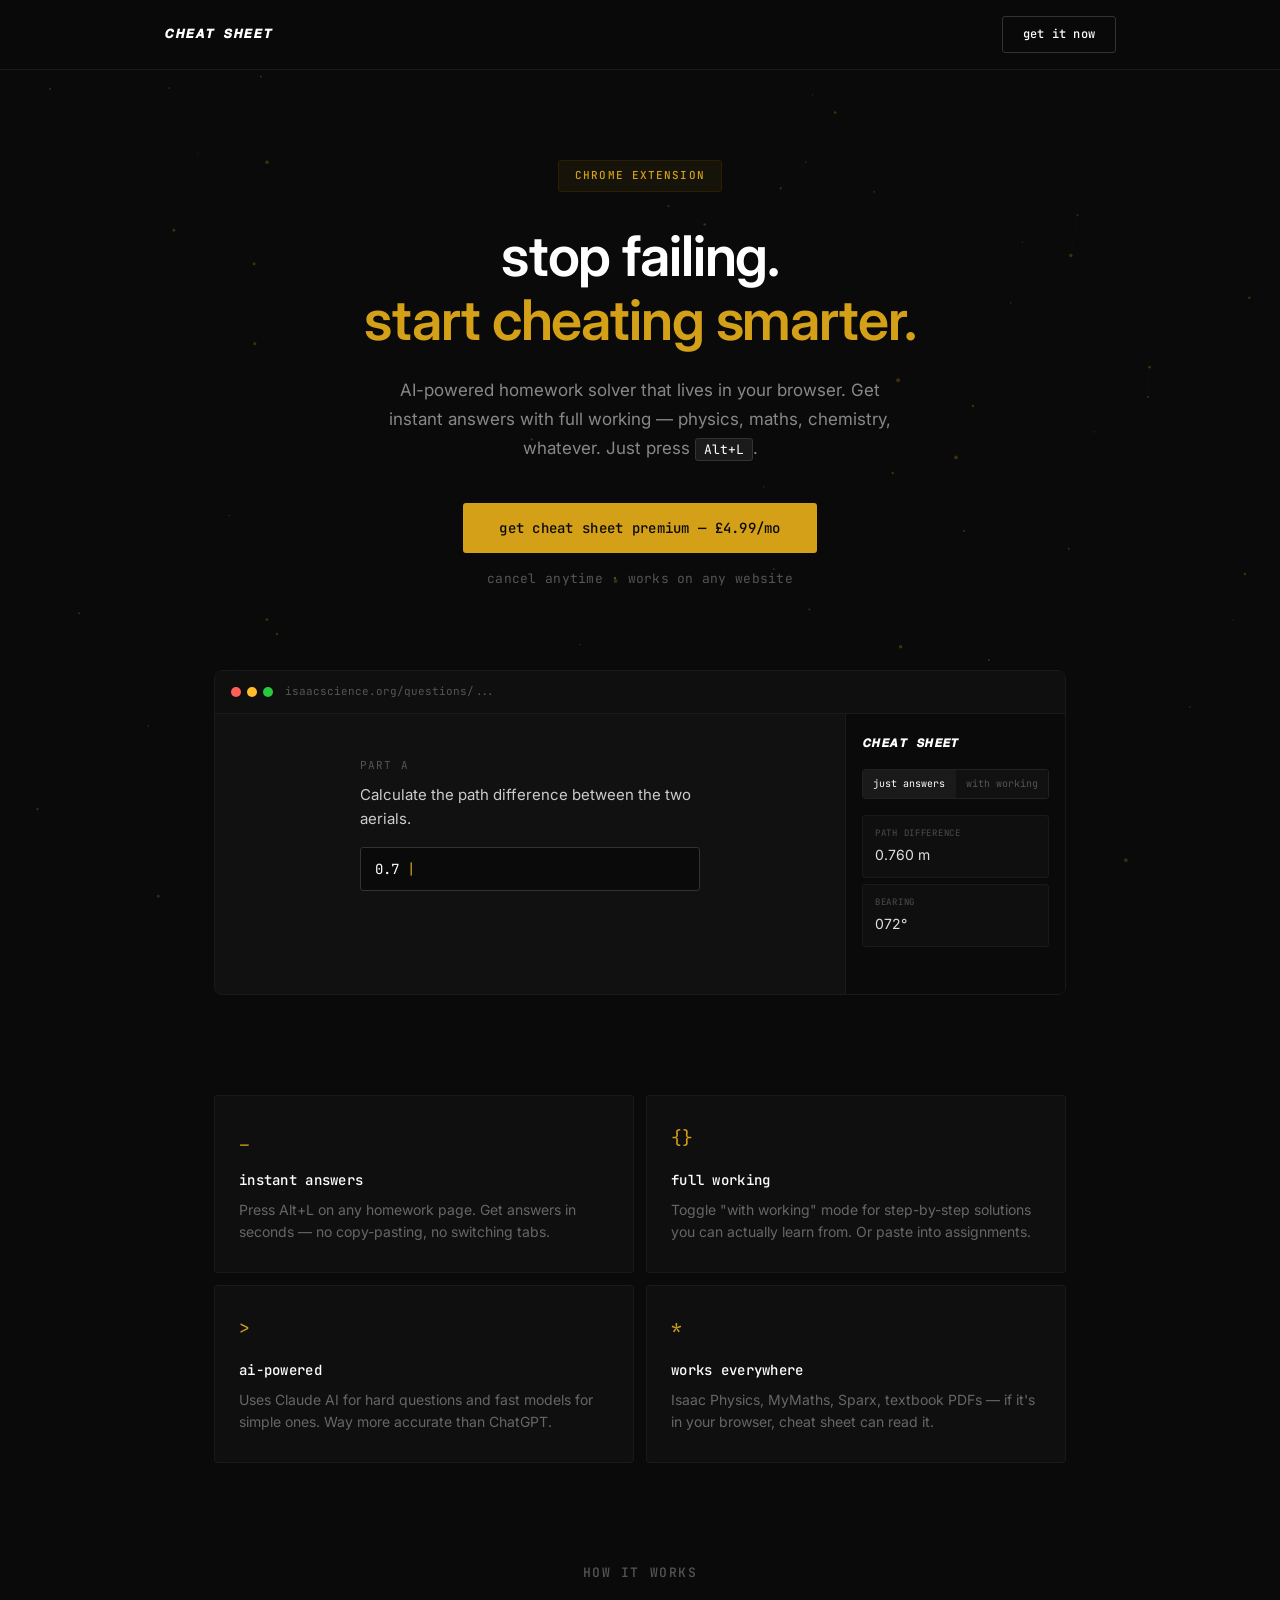
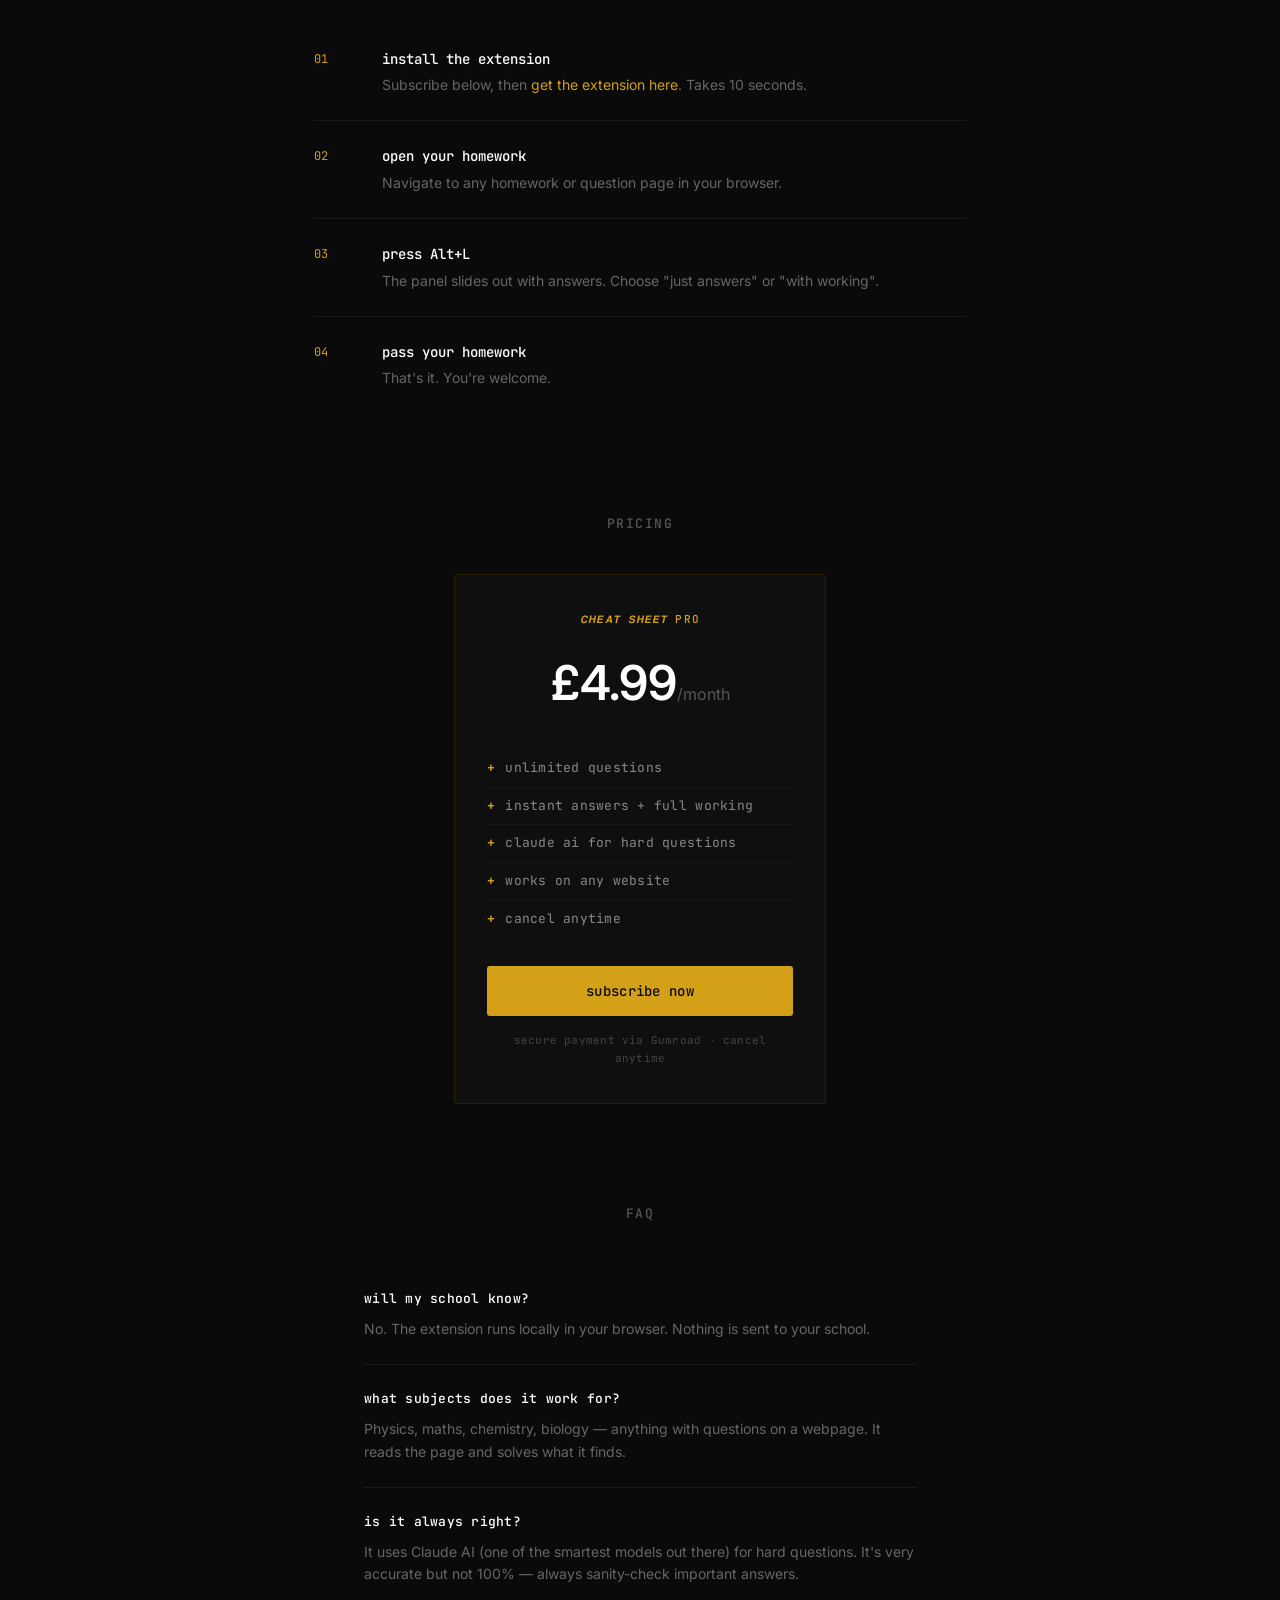
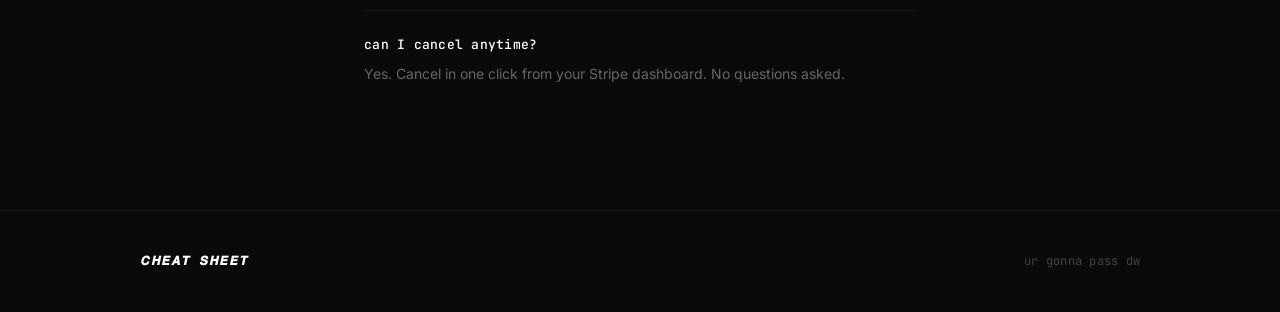
==== index.html @ 89873ac8 "Fix Gumroad link, upgrade link and extension install step Co-Authored-By: Claude Sonnet 4.6 <noreply" ====
<!DOCTYPE html>
<html lang="en">
<head>
  <meta charset="UTF-8">
  <meta name="viewport" content="width=device-width, initial-scale=1.0">
  <title>𝘾𝙃𝙀𝘼𝙏 𝙎𝙃𝙀𝙀𝙏 — ur gonna pass dw</title>
  <link rel="stylesheet" href="style.css">
  <link rel="preconnect" href="https://fonts.googleapis.com">
  <link href="https://fonts.googleapis.com/css2?family=JetBrains+Mono:wght@400;500;600&family=Inter:wght@400;500;600&display=swap" rel="stylesheet">
</head>
<body>

  <!-- Nav -->
  <nav>
    <div class="nav-inner">
      <span class="logo">𝘾𝙃𝙀𝘼𝙏 𝙎𝙃𝙀𝙀𝙏</span>
      <a href="https://maxwhulme.gumroad.com/l/umpzf" class="nav-cta">get it now</a>
    </div>
  </nav>

  <!-- Hero -->
  <section class="hero">
    <canvas id="hero-canvas"></canvas>
    <div class="hero-badge">chrome extension</div>
    <h1>stop failing.<br><span class="accent">start cheating smarter.</span></h1>
    <p class="hero-sub">AI-powered homework solver that lives in your browser. Get instant answers with full working — physics, maths, chemistry, whatever. Just press <kbd>Alt+L</kbd>.</p>
    <a href="https://maxwhulme.gumroad.com/l/umpzf" class="btn-primary">get cheat sheet premium — &pound;4.99/mo</a>
    <p class="hero-note">cancel anytime &middot; works on any website</p>
  </section>

  <!-- Demo -->
  <section class="demo">
    <div class="demo-window">
      <div class="demo-bar">
        <div class="demo-dots">
          <span></span><span></span><span></span>
        </div>
        <span class="demo-url">isaacscience.org/questions/...</span>
      </div>
      <div class="demo-content">
        <div class="demo-page">
          <div class="demo-question">
            <p class="demo-q-label">PART A</p>
            <p class="demo-q-text">Calculate the path difference between the two aerials.</p>
            <div class="demo-input">
              <span class="demo-val" id="typewriter"></span>
              <span class="demo-cursor">|</span>
            </div>
            <div class="demo-correct">Correct!</div>
          </div>
        </div>
        <div class="demo-panel">
          <div class="demo-panel-header">𝘾𝙃𝙀𝘼𝙏 𝙎𝙃𝙀𝙀𝙏</div>
          <div class="demo-panel-toggle">
            <span class="demo-toggle-active">just answers</span>
            <span class="demo-toggle-inactive">with working</span>
          </div>
          <div class="demo-panel-card">
            <p class="demo-card-label">PATH DIFFERENCE</p>
            <p class="demo-card-answer">0.760 m</p>
          </div>
          <div class="demo-panel-card">
            <p class="demo-card-label">BEARING</p>
            <p class="demo-card-answer">072&deg;</p>
          </div>
        </div>
      </div>
    </div>
  </section>

  <!-- Features -->
  <section class="features">
    <div class="features-grid">
      <div class="feature-card">
        <div class="feature-icon">_</div>
        <h3>instant answers</h3>
        <p>Press Alt+L on any homework page. Get answers in seconds — no copy-pasting, no switching tabs.</p>
      </div>
      <div class="feature-card">
        <div class="feature-icon">{}</div>
        <h3>full working</h3>
        <p>Toggle "with working" mode for step-by-step solutions you can actually learn from. Or paste into assignments.</p>
      </div>
      <div class="feature-card">
        <div class="feature-icon">&gt;</div>
        <h3>ai-powered</h3>
        <p>Uses Claude AI for hard questions and fast models for simple ones. Way more accurate than ChatGPT.</p>
      </div>
      <div class="feature-card">
        <div class="feature-icon">*</div>
        <h3>works everywhere</h3>
        <p>Isaac Physics, MyMaths, Sparx, textbook PDFs — if it's in your browser, cheat sheet can read it.</p>
      </div>
    </div>
  </section>

  <!-- How it works -->
  <section class="how">
    <h2>how it works</h2>
    <div class="steps">
      <div class="step">
        <span class="step-num">01</span>
        <h3>install the extension</h3>
        <p>Subscribe below, then <a href="https://maxwhulme.gumroad.com/l/umpzf" style="color:#d4a017">get the extension here</a>. Takes 10 seconds.</p>
      </div>
      <div class="step">
        <span class="step-num">02</span>
        <h3>open your homework</h3>
        <p>Navigate to any homework or question page in your browser.</p>
      </div>
      <div class="step">
        <span class="step-num">03</span>
        <h3>press Alt+L</h3>
        <p>The panel slides out with answers. Choose "just answers" or "with working".</p>
      </div>
      <div class="step">
        <span class="step-num">04</span>
        <h3>pass your homework</h3>
        <p>That's it. You're welcome.</p>
      </div>
    </div>
  </section>

  <!-- Pricing -->
  <section class="pricing" id="pricing">
    <h2>pricing</h2>
    <div class="price-card">
      <div class="price-label">𝘾𝙃𝙀𝘼𝙏 𝙎𝙃𝙀𝙀𝙏 PRO</div>
      <div class="price-amount">&pound;4.99<span class="price-period">/month</span></div>
      <ul class="price-features">
        <li>unlimited questions</li>
        <li>instant answers + full working</li>
        <li>claude ai for hard questions</li>
        <li>works on any website</li>
        <li>cancel anytime</li>
      </ul>
      <a href="https://maxwhulme.gumroad.com/l/umpzf" class="btn-primary btn-full">subscribe now</a>
      <p class="price-note">secure payment via Gumroad &middot; cancel anytime</p>
    </div>
  </section>

  <!-- FAQ -->
  <section class="faq">
    <h2>faq</h2>
    <div class="faq-item">
      <h3>will my school know?</h3>
      <p>No. The extension runs locally in your browser. Nothing is sent to your school.</p>
    </div>
    <div class="faq-item">
      <h3>what subjects does it work for?</h3>
      <p>Physics, maths, chemistry, biology — anything with questions on a webpage. It reads the page and solves what it finds.</p>
    </div>
    <div class="faq-item">
      <h3>is it always right?</h3>
      <p>It uses Claude AI (one of the smartest models out there) for hard questions. It's very accurate but not 100% — always sanity-check important answers.</p>
    </div>
    <div class="faq-item">
      <h3>can I cancel anytime?</h3>
      <p>Yes. Cancel in one click from your Stripe dashboard. No questions asked.</p>
    </div>
  </section>

  <!-- Footer -->
  <footer>
    <div class="footer-inner">
      <span class="logo">𝘾𝙃𝙀𝘼𝙏 𝙎𝙃𝙀𝙀𝙏</span>
      <p class="footer-text">ur gonna pass dw</p>
    </div>
  </footer>

  <script src="script.js"></script>
</body>
</html>
---- style.css ----
/* ─── Reset & Base ──────────────────────────────────────────────────────── */
*, *::before, *::after { box-sizing: border-box; margin: 0; padding: 0; }

body {
  font-family: 'Inter', -apple-system, BlinkMacSystemFont, 'Segoe UI', sans-serif;
  background: #0a0a0a;
  color: #e0e0e0;
  line-height: 1.6;
  -webkit-font-smoothing: antialiased;
}

a { color: inherit; text-decoration: none; }
ul { list-style: none; }

/* ─── Nav ───────────────────────────────────────────────────────────────── */
nav {
  position: fixed;
  top: 0;
  left: 0;
  right: 0;
  z-index: 100;
  background: rgba(10, 10, 10, 0.85);
  backdrop-filter: blur(12px);
  border-bottom: 1px solid #1a1a1a;
}

.nav-inner {
  max-width: 1000px;
  margin: 0 auto;
  padding: 16px 24px;
  display: flex;
  justify-content: space-between;
  align-items: center;
}

.logo {
  font-family: 'JetBrains Mono', monospace;
  font-size: 13px;
  font-weight: 600;
  letter-spacing: 0.12em;
  color: #fff;
}

.nav-cta {
  font-family: 'JetBrains Mono', monospace;
  font-size: 12px;
  font-weight: 500;
  padding: 8px 20px;
  border: 1px solid #333;
  border-radius: 3px;
  color: #fff;
  letter-spacing: 0.02em;
  transition: all 0.15s ease;
}

.nav-cta:hover {
  background: #1a1a1a;
  border-color: #444;
}

/* ─── Hero ──────────────────────────────────────────────────────────────── */
.hero {
  position: relative;
  max-width: 700px;
  margin: 0 auto;
  padding: 160px 24px 80px;
  text-align: center;
}

#hero-canvas {
  position: fixed;
  top: 0;
  left: 0;
  width: 100%;
  height: 100%;
  z-index: -1;
  pointer-events: none;
}

.hero-badge {
  display: inline-block;
  font-family: 'JetBrains Mono', monospace;
  font-size: 11px;
  font-weight: 500;
  letter-spacing: 0.1em;
  text-transform: uppercase;
  color: #d4a017;
  border: 1px solid #2a2000;
  background: rgba(212, 160, 23, 0.06);
  padding: 6px 16px;
  border-radius: 3px;
  margin-bottom: 32px;
}

.hero h1 {
  font-size: clamp(36px, 6vw, 56px);
  font-weight: 600;
  line-height: 1.15;
  color: #fff;
  margin-bottom: 24px;
  letter-spacing: -0.02em;
}

.accent { color: #d4a017; }

.hero-sub {
  font-size: 17px;
  color: #888;
  max-width: 520px;
  margin: 0 auto 40px;
  line-height: 1.7;
}

kbd {
  font-family: 'JetBrains Mono', monospace;
  font-size: 13px;
  background: #1a1a1a;
  border: 1px solid #333;
  border-radius: 3px;
  padding: 2px 8px;
  color: #fff;
}

.btn-primary {
  display: inline-block;
  font-family: 'JetBrains Mono', monospace;
  font-size: 14px;
  font-weight: 500;
  padding: 14px 36px;
  background: #d4a017;
  color: #0a0a0a;
  border: none;
  border-radius: 3px;
  letter-spacing: 0.02em;
  cursor: pointer;
  transition: all 0.15s ease;
}

.btn-primary:hover {
  background: #e8b52a;
}

.btn-full { width: 100%; text-align: center; }

.hero-note {
  font-size: 13px;
  color: #555;
  margin-top: 16px;
  font-family: 'JetBrains Mono', monospace;
  letter-spacing: 0.02em;
}

/* ─── Demo ──────────────────────────────────────────────────────────────── */
.demo {
  max-width: 900px;
  margin: 0 auto;
  padding: 0 24px 100px;
}

.demo-window {
  border: 1px solid #1a1a1a;
  border-radius: 8px;
  overflow: hidden;
  background: #111;
}

.demo-bar {
  display: flex;
  align-items: center;
  gap: 12px;
  padding: 12px 16px;
  background: #0f0f0f;
  border-bottom: 1px solid #1a1a1a;
}

.demo-dots {
  display: flex;
  gap: 6px;
}

.demo-dots span {
  width: 10px;
  height: 10px;
  border-radius: 50%;
  background: #222;
}

.demo-dots span:first-child { background: #ff5f57; }
.demo-dots span:nth-child(2) { background: #ffbd2e; }
.demo-dots span:nth-child(3) { background: #28c840; }

.demo-url {
  font-family: 'JetBrains Mono', monospace;
  font-size: 11px;
  color: #555;
}

.demo-content {
  display: flex;
  min-height: 280px;
}

.demo-page {
  flex: 1;
  padding: 32px;
  display: flex;
  align-items: center;
  justify-content: center;
}

.demo-question {
  max-width: 340px;
}

.demo-q-label {
  font-family: 'JetBrains Mono', monospace;
  font-size: 11px;
  color: #555;
  letter-spacing: 0.1em;
  margin-bottom: 8px;
}

.demo-q-text {
  font-size: 15px;
  color: #ccc;
  margin-bottom: 16px;
}

.demo-input {
  background: #0a0a0a;
  border: 1px solid #333;
  border-radius: 3px;
  padding: 10px 14px;
  font-family: 'JetBrains Mono', monospace;
  font-size: 14px;
  color: #fff;
  margin-bottom: 12px;
  min-height: 40px;
}

.demo-cursor {
  animation: blink 1s infinite;
  color: #d4a017;
}

@keyframes blink {
  0%, 50% { opacity: 1; }
  51%, 100% { opacity: 0; }
}

.demo-correct {
  background: #0d2818;
  border: 1px solid #1a4d2e;
  border-radius: 3px;
  padding: 10px;
  text-align: center;
  font-size: 16px;
  font-weight: 600;
  color: #4ade80;
  opacity: 0;
  transition: opacity 0.3s ease;
}

.demo-correct.show { opacity: 1; }

.demo-panel {
  width: 220px;
  background: #0a0a0a;
  border-left: 1px solid #1a1a1a;
  padding: 20px 16px;
}

.demo-panel-header {
  font-family: 'JetBrains Mono', monospace;
  font-size: 12px;
  font-weight: 600;
  letter-spacing: 0.12em;
  color: #fff;
  margin-bottom: 16px;
}

.demo-panel-toggle {
  display: flex;
  border: 1px solid #222;
  border-radius: 3px;
  overflow: hidden;
  margin-bottom: 16px;
}

.demo-toggle-active,
.demo-toggle-inactive {
  flex: 1;
  font-family: 'JetBrains Mono', monospace;
  font-size: 10px;
  padding: 6px 4px;
  text-align: center;
}

.demo-toggle-active {
  background: #1a1a1a;
  color: #fff;
}

.demo-toggle-inactive {
  background: #111;
  color: #555;
}

.demo-panel-card {
  border: 1px solid #1a1a1a;
  border-radius: 3px;
  padding: 10px 12px;
  margin-bottom: 6px;
  background: #0f0f0f;
}

.demo-card-label {
  font-family: 'JetBrains Mono', monospace;
  font-size: 9px;
  font-weight: 500;
  letter-spacing: 0.08em;
  color: #444;
  margin-bottom: 4px;
}

.demo-card-answer {
  font-size: 14px;
  color: #e0e0e0;
}

/* ─── Features ──────────────────────────────────────────────────────────── */
.features {
  max-width: 900px;
  margin: 0 auto;
  padding: 0 24px 100px;
}

.features-grid {
  display: grid;
  grid-template-columns: repeat(2, 1fr);
  gap: 12px;
}

.feature-card {
  border: 1px solid #1a1a1a;
  border-radius: 3px;
  padding: 28px 24px;
  background: #0f0f0f;
  transition: border-color 0.15s ease;
}

.feature-card:hover {
  border-color: #2a2a2a;
}

.feature-icon {
  font-family: 'JetBrains Mono', monospace;
  font-size: 18px;
  color: #d4a017;
  margin-bottom: 16px;
}

.feature-card h3 {
  font-family: 'JetBrains Mono', monospace;
  font-size: 14px;
  font-weight: 500;
  color: #fff;
  margin-bottom: 8px;
  letter-spacing: 0.02em;
}

.feature-card p {
  font-size: 14px;
  color: #666;
  line-height: 1.6;
}

/* ─── How it works ──────────────────────────────────────────────────────── */
.how {
  max-width: 700px;
  margin: 0 auto;
  padding: 0 24px 100px;
}

.how h2,
.pricing h2,
.faq h2 {
  font-family: 'JetBrains Mono', monospace;
  font-size: 13px;
  font-weight: 500;
  letter-spacing: 0.12em;
  text-transform: uppercase;
  color: #555;
  margin-bottom: 40px;
  text-align: center;
}

.steps {
  display: grid;
  gap: 0;
}

.step {
  padding: 24px 0;
  border-bottom: 1px solid #1a1a1a;
  display: grid;
  grid-template-columns: 48px 1fr;
  grid-template-rows: auto auto;
  column-gap: 20px;
}

.step:last-child { border-bottom: none; }

.step-num {
  font-family: 'JetBrains Mono', monospace;
  font-size: 12px;
  color: #d4a017;
  grid-row: 1 / 3;
  padding-top: 2px;
}

.step h3 {
  font-family: 'JetBrains Mono', monospace;
  font-size: 14px;
  font-weight: 500;
  color: #fff;
  margin-bottom: 4px;
}

.step p {
  font-size: 14px;
  color: #666;
}

/* ─── Pricing ───────────────────────────────────────────────────────────── */
.pricing {
  max-width: 420px;
  margin: 0 auto;
  padding: 0 24px 100px;
}

.price-card {
  border: 1px solid #2a2000;
  border-radius: 3px;
  padding: 36px 32px;
  background: #0f0f0f;
  text-align: center;
}

.price-label {
  font-family: 'JetBrains Mono', monospace;
  font-size: 11px;
  font-weight: 500;
  letter-spacing: 0.1em;
  color: #d4a017;
  margin-bottom: 16px;
}

.price-amount {
  font-size: 48px;
  font-weight: 600;
  color: #fff;
  margin-bottom: 8px;
}

.price-period {
  font-size: 16px;
  font-weight: 400;
  color: #555;
}

.price-features {
  margin: 28px 0;
  text-align: left;
}

.price-features li {
  font-family: 'JetBrains Mono', monospace;
  font-size: 13px;
  color: #888;
  padding: 8px 0;
  border-bottom: 1px solid #1a1a1a;
  letter-spacing: 0.02em;
}

.price-features li::before {
  content: "+";
  color: #d4a017;
  margin-right: 10px;
  font-weight: 600;
}

.price-features li:last-child { border-bottom: none; }

.price-note {
  font-family: 'JetBrains Mono', monospace;
  font-size: 11px;
  color: #444;
  margin-top: 16px;
  letter-spacing: 0.02em;
}

/* ─── FAQ ───────────────────────────────────────────────────────────────── */
.faq {
  max-width: 600px;
  margin: 0 auto;
  padding: 0 24px 100px;
}

.faq-item {
  padding: 24px 0;
  border-bottom: 1px solid #1a1a1a;
}

.faq-item:last-child { border-bottom: none; }

.faq-item h3 {
  font-family: 'JetBrains Mono', monospace;
  font-size: 13px;
  font-weight: 500;
  color: #fff;
  margin-bottom: 8px;
  letter-spacing: 0.02em;
}

.faq-item p {
  font-size: 14px;
  color: #666;
  line-height: 1.6;
}

/* ─── Footer ────────────────────────────────────────────────────────────── */
footer {
  border-top: 1px solid #1a1a1a;
  padding: 40px 24px;
}

.footer-inner {
  max-width: 1000px;
  margin: 0 auto;
  display: flex;
  justify-content: space-between;
  align-items: center;
}

.footer-text {
  font-family: 'JetBrains Mono', monospace;
  font-size: 12px;
  color: #444;
  letter-spacing: 0.02em;
}

/* ─── Responsive ────────────────────────────────────────────────────────── */
@media (max-width: 640px) {
  .features-grid { grid-template-columns: 1fr; }
  .demo-content { flex-direction: column; }
  .demo-panel {
    width: 100%;
    border-left: none;
    border-top: 1px solid #1a1a1a;
  }
  .hero { padding-top: 120px; }
}
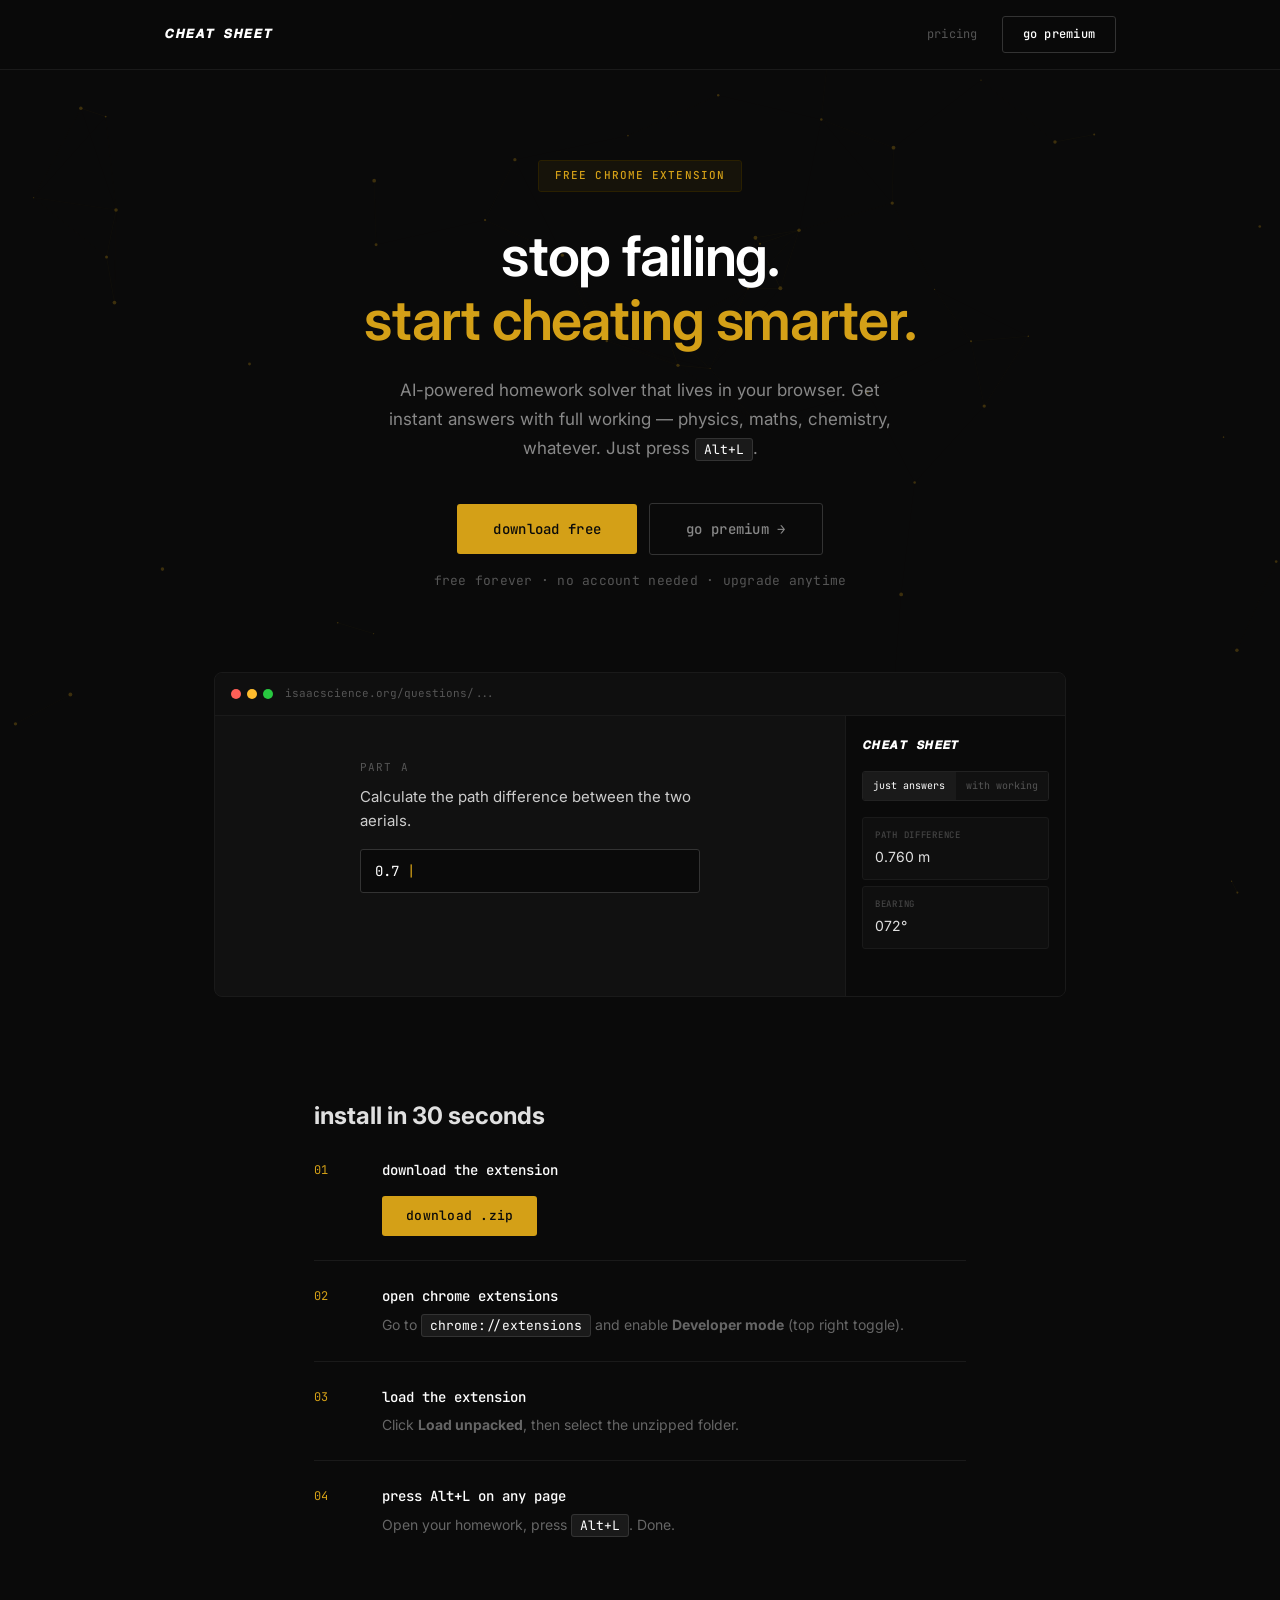
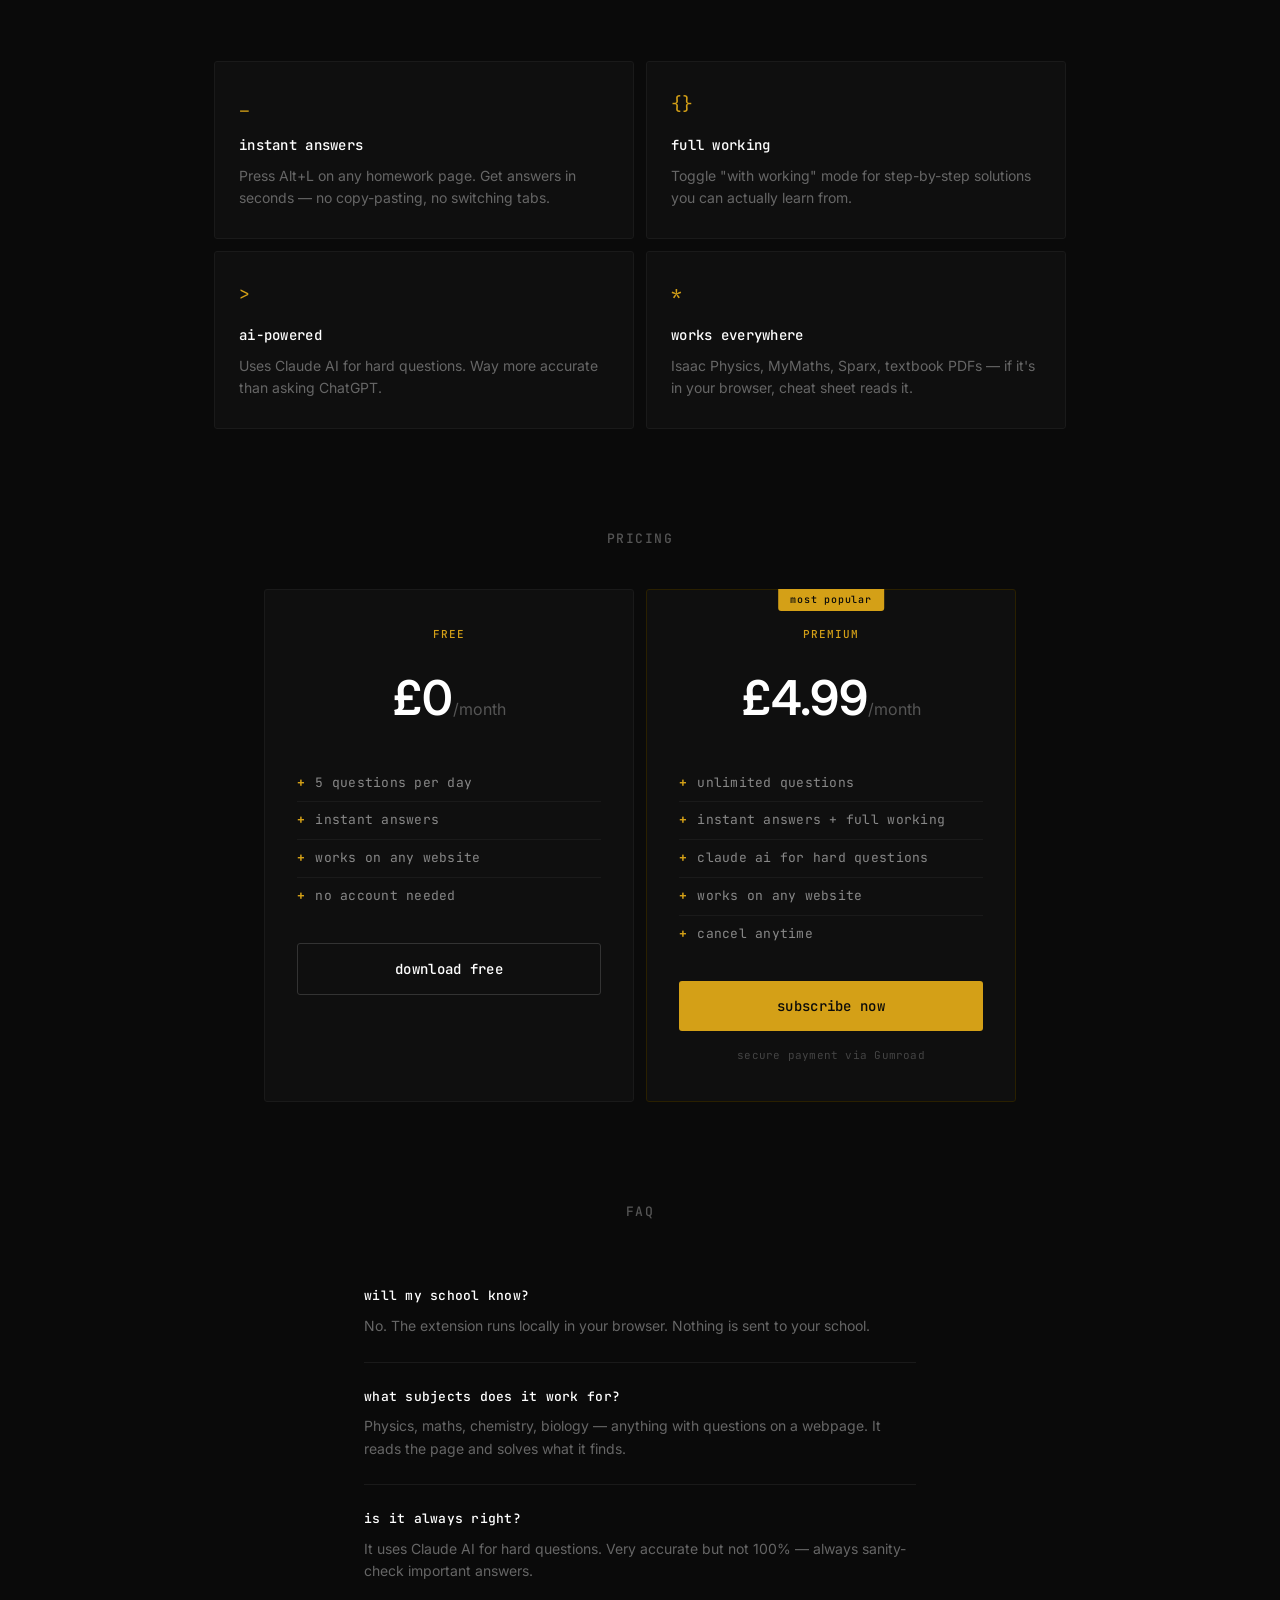
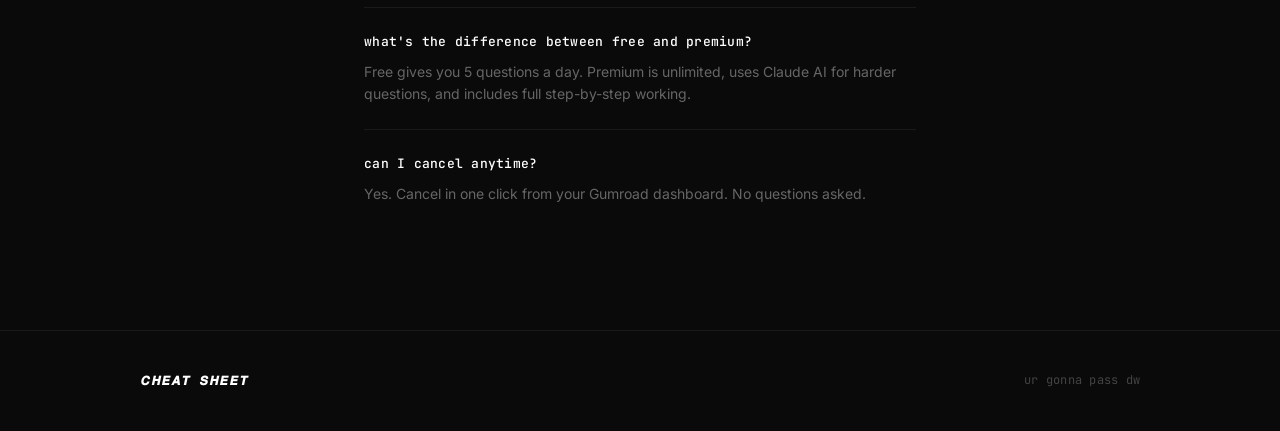
==== commit 9a636a6e: "Add free tier, install steps, two-column pricing, download button Co-Authored-By: Claude Sonnet 4.6 " ====
--- a/index.html
+++ b/index.html
@@ -14,18 +14,24 @@
   <nav>
     <div class="nav-inner">
       <span class="logo">𝘾𝙃𝙀𝘼𝙏 𝙎𝙃𝙀𝙀𝙏</span>
-      <a href="https://maxwhulme.gumroad.com/l/umpzf" class="nav-cta">get it now</a>
+      <div class="nav-links">
+        <a href="#pricing" class="nav-link">pricing</a>
+        <a href="https://maxwhulme.gumroad.com/l/umpzf" class="nav-cta" target="_blank">go premium</a>
+      </div>
     </div>
   </nav>
 
   <!-- Hero -->
   <section class="hero">
     <canvas id="hero-canvas"></canvas>
-    <div class="hero-badge">chrome extension</div>
+    <div class="hero-badge">free chrome extension</div>
     <h1>stop failing.<br><span class="accent">start cheating smarter.</span></h1>
     <p class="hero-sub">AI-powered homework solver that lives in your browser. Get instant answers with full working — physics, maths, chemistry, whatever. Just press <kbd>Alt+L</kbd>.</p>
-    <a href="https://maxwhulme.gumroad.com/l/umpzf" class="btn-primary">get cheat sheet premium — &pound;4.99/mo</a>
-    <p class="hero-note">cancel anytime &middot; works on any website</p>
+    <div class="hero-ctas">
+      <a href="#install" class="btn-primary">download free</a>
+      <a href="https://maxwhulme.gumroad.com/l/umpzf" class="btn-secondary" target="_blank">go premium &rarr;</a>
+    </div>
+    <p class="hero-note">free forever &middot; no account needed &middot; upgrade anytime</p>
   </section>
 
   <!-- Demo -->
@@ -68,6 +74,43 @@
     </div>
   </section>
 
+  <!-- Install -->
+  <section class="install" id="install">
+    <h2>install in 30 seconds</h2>
+    <div class="install-steps">
+      <div class="install-step">
+        <span class="step-num">01</span>
+        <div>
+          <h3>download the extension</h3>
+          <a href="https://github.com/MH-787b/CHEATSHEET/raw/main/learning-mode-extension.zip" class="btn-download" download>
+            download .zip
+          </a>
+        </div>
+      </div>
+      <div class="install-step">
+        <span class="step-num">02</span>
+        <div>
+          <h3>open chrome extensions</h3>
+          <p>Go to <kbd>chrome://extensions</kbd> and enable <strong>Developer mode</strong> (top right toggle).</p>
+        </div>
+      </div>
+      <div class="install-step">
+        <span class="step-num">03</span>
+        <div>
+          <h3>load the extension</h3>
+          <p>Click <strong>Load unpacked</strong>, then select the unzipped folder.</p>
+        </div>
+      </div>
+      <div class="install-step">
+        <span class="step-num">04</span>
+        <div>
+          <h3>press Alt+L on any page</h3>
+          <p>Open your homework, press <kbd>Alt+L</kbd>. Done.</p>
+        </div>
+      </div>
+    </div>
+  </section>
+
   <!-- Features -->
   <section class="features">
     <div class="features-grid">
@@ -79,44 +122,17 @@
       <div class="feature-card">
         <div class="feature-icon">{}</div>
         <h3>full working</h3>
-        <p>Toggle "with working" mode for step-by-step solutions you can actually learn from. Or paste into assignments.</p>
+        <p>Toggle "with working" mode for step-by-step solutions you can actually learn from.</p>
       </div>
       <div class="feature-card">
         <div class="feature-icon">&gt;</div>
         <h3>ai-powered</h3>
-        <p>Uses Claude AI for hard questions and fast models for simple ones. Way more accurate than ChatGPT.</p>
+        <p>Uses Claude AI for hard questions. Way more accurate than asking ChatGPT.</p>
       </div>
       <div class="feature-card">
         <div class="feature-icon">*</div>
         <h3>works everywhere</h3>
-        <p>Isaac Physics, MyMaths, Sparx, textbook PDFs — if it's in your browser, cheat sheet can read it.</p>
-      </div>
-    </div>
-  </section>
-
-  <!-- How it works -->
-  <section class="how">
-    <h2>how it works</h2>
-    <div class="steps">
-      <div class="step">
-        <span class="step-num">01</span>
-        <h3>install the extension</h3>
-        <p>Subscribe below, then <a href="https://maxwhulme.gumroad.com/l/umpzf" style="color:#d4a017">get the extension here</a>. Takes 10 seconds.</p>
-      </div>
-      <div class="step">
-        <span class="step-num">02</span>
-        <h3>open your homework</h3>
-        <p>Navigate to any homework or question page in your browser.</p>
-      </div>
-      <div class="step">
-        <span class="step-num">03</span>
-        <h3>press Alt+L</h3>
-        <p>The panel slides out with answers. Choose "just answers" or "with working".</p>
-      </div>
-      <div class="step">
-        <span class="step-num">04</span>
-        <h3>pass your homework</h3>
-        <p>That's it. You're welcome.</p>
+        <p>Isaac Physics, MyMaths, Sparx, textbook PDFs — if it's in your browser, cheat sheet reads it.</p>
       </div>
     </div>
   </section>
@@ -124,18 +140,35 @@
   <!-- Pricing -->
   <section class="pricing" id="pricing">
     <h2>pricing</h2>
-    <div class="price-card">
-      <div class="price-label">𝘾𝙃𝙀𝘼𝙏 𝙎𝙃𝙀𝙀𝙏 PRO</div>
-      <div class="price-amount">&pound;4.99<span class="price-period">/month</span></div>
-      <ul class="price-features">
-        <li>unlimited questions</li>
-        <li>instant answers + full working</li>
-        <li>claude ai for hard questions</li>
-        <li>works on any website</li>
-        <li>cancel anytime</li>
-      </ul>
-      <a href="https://maxwhulme.gumroad.com/l/umpzf" class="btn-primary btn-full">subscribe now</a>
-      <p class="price-note">secure payment via Gumroad &middot; cancel anytime</p>
+    <div class="pricing-grid">
+
+      <div class="price-card">
+        <div class="price-label">FREE</div>
+        <div class="price-amount">£0<span class="price-period">/month</span></div>
+        <ul class="price-features">
+          <li>5 questions per day</li>
+          <li>instant answers</li>
+          <li>works on any website</li>
+          <li>no account needed</li>
+        </ul>
+        <a href="https://github.com/MH-787b/CHEATSHEET/raw/main/learning-mode-extension.zip" class="btn-outline btn-full" download>download free</a>
+      </div>
+
+      <div class="price-card price-card-featured">
+        <div class="price-badge">most popular</div>
+        <div class="price-label">PREMIUM</div>
+        <div class="price-amount">&pound;4.99<span class="price-period">/month</span></div>
+        <ul class="price-features">
+          <li>unlimited questions</li>
+          <li>instant answers + full working</li>
+          <li>claude ai for hard questions</li>
+          <li>works on any website</li>
+          <li>cancel anytime</li>
+        </ul>
+        <a href="https://maxwhulme.gumroad.com/l/umpzf" class="btn-primary btn-full" target="_blank">subscribe now</a>
+        <p class="price-note">secure payment via Gumroad</p>
+      </div>
+
     </div>
   </section>
 
@@ -152,11 +185,15 @@
     </div>
     <div class="faq-item">
       <h3>is it always right?</h3>
-      <p>It uses Claude AI (one of the smartest models out there) for hard questions. It's very accurate but not 100% — always sanity-check important answers.</p>
+      <p>It uses Claude AI for hard questions. Very accurate but not 100% — always sanity-check important answers.</p>
+    </div>
+    <div class="faq-item">
+      <h3>what's the difference between free and premium?</h3>
+      <p>Free gives you 5 questions a day. Premium is unlimited, uses Claude AI for harder questions, and includes full step-by-step working.</p>
     </div>
     <div class="faq-item">
       <h3>can I cancel anytime?</h3>
-      <p>Yes. Cancel in one click from your Stripe dashboard. No questions asked.</p>
+      <p>Yes. Cancel in one click from your Gumroad dashboard. No questions asked.</p>
     </div>
   </section>
 
--- a/style.css
+++ b/style.css
@@ -41,6 +41,22 @@
   color: #fff;
 }
 
+.nav-links {
+  display: flex;
+  align-items: center;
+  gap: 24px;
+}
+
+.nav-link {
+  font-family: 'JetBrains Mono', monospace;
+  font-size: 12px;
+  color: #555;
+  letter-spacing: 0.02em;
+  transition: color 0.15s ease;
+}
+
+.nav-link:hover { color: #fff; }
+
 .nav-cta {
   font-family: 'JetBrains Mono', monospace;
   font-size: 12px;
@@ -121,6 +137,15 @@
   color: #fff;
 }
 
+.hero-ctas {
+  display: flex;
+  gap: 12px;
+  justify-content: center;
+  align-items: center;
+  flex-wrap: wrap;
+  margin-bottom: 0;
+}
+
 .btn-primary {
   display: inline-block;
   font-family: 'JetBrains Mono', monospace;
@@ -136,9 +161,57 @@
   transition: all 0.15s ease;
 }
 
-.btn-primary:hover {
-  background: #e8b52a;
-}
+.btn-primary:hover { background: #e8b52a; }
+
+.btn-secondary {
+  display: inline-block;
+  font-family: 'JetBrains Mono', monospace;
+  font-size: 14px;
+  font-weight: 500;
+  padding: 14px 36px;
+  background: transparent;
+  color: #888;
+  border: 1px solid #333;
+  border-radius: 3px;
+  letter-spacing: 0.02em;
+  cursor: pointer;
+  transition: all 0.15s ease;
+}
+
+.btn-secondary:hover { border-color: #555; color: #fff; }
+
+.btn-outline {
+  display: inline-block;
+  font-family: 'JetBrains Mono', monospace;
+  font-size: 14px;
+  font-weight: 500;
+  padding: 14px 36px;
+  background: transparent;
+  color: #fff;
+  border: 1px solid #333;
+  border-radius: 3px;
+  letter-spacing: 0.02em;
+  cursor: pointer;
+  transition: all 0.15s ease;
+}
+
+.btn-outline:hover { border-color: #555; background: #1a1a1a; }
+
+.btn-download {
+  display: inline-block;
+  font-family: 'JetBrains Mono', monospace;
+  font-size: 13px;
+  font-weight: 500;
+  padding: 10px 24px;
+  background: #d4a017;
+  color: #0a0a0a;
+  border-radius: 3px;
+  letter-spacing: 0.02em;
+  margin-top: 8px;
+  transition: all 0.15s ease;
+}
+
+.btn-download:hover { background: #e8b52a; }
 
 .btn-full { width: 100%; text-align: center; }
 
@@ -432,19 +505,81 @@
   color: #666;
 }
 
+/* ─── Install ───────────────────────────────────────────────────────────── */
+.install {
+  max-width: 700px;
+  margin: 0 auto;
+  padding: 0 24px 100px;
+}
+
+.install-steps {
+  display: grid;
+  gap: 0;
+}
+
+.install-step {
+  padding: 24px 0;
+  border-bottom: 1px solid #1a1a1a;
+  display: grid;
+  grid-template-columns: 48px 1fr;
+  column-gap: 20px;
+  align-items: start;
+}
+
+.install-step:last-child { border-bottom: none; }
+
+.install-step h3 {
+  font-family: 'JetBrains Mono', monospace;
+  font-size: 14px;
+  font-weight: 500;
+  color: #fff;
+  margin-bottom: 6px;
+}
+
+.install-step p {
+  font-size: 14px;
+  color: #666;
+}
+
 /* ─── Pricing ───────────────────────────────────────────────────────────── */
 .pricing {
-  max-width: 420px;
+  max-width: 800px;
   margin: 0 auto;
   padding: 0 24px 100px;
 }
 
+.pricing-grid {
+  display: grid;
+  grid-template-columns: 1fr 1fr;
+  gap: 12px;
+}
+
 .price-card {
-  border: 1px solid #2a2000;
+  border: 1px solid #1a1a1a;
   border-radius: 3px;
   padding: 36px 32px;
   background: #0f0f0f;
   text-align: center;
+  position: relative;
+}
+
+.price-card-featured {
+  border-color: #2a2000;
+}
+
+.price-badge {
+  position: absolute;
+  top: -1px;
+  left: 50%;
+  transform: translateX(-50%);
+  font-family: 'JetBrains Mono', monospace;
+  font-size: 10px;
+  font-weight: 500;
+  letter-spacing: 0.08em;
+  color: #0a0a0a;
+  background: #d4a017;
+  padding: 3px 12px;
+  border-radius: 0 0 3px 3px;
 }
 
 .price-label {
@@ -553,6 +688,7 @@
 /* ─── Responsive ────────────────────────────────────────────────────────── */
 @media (max-width: 640px) {
   .features-grid { grid-template-columns: 1fr; }
+  .pricing-grid { grid-template-columns: 1fr; }
   .demo-content { flex-direction: column; }
   .demo-panel {
     width: 100%;
@@ -560,4 +696,6 @@
     border-top: 1px solid #1a1a1a;
   }
   .hero { padding-top: 120px; }
-}
+  .hero-ctas { flex-direction: column; align-items: stretch; }
+  .hero-ctas a { text-align: center; }
+}
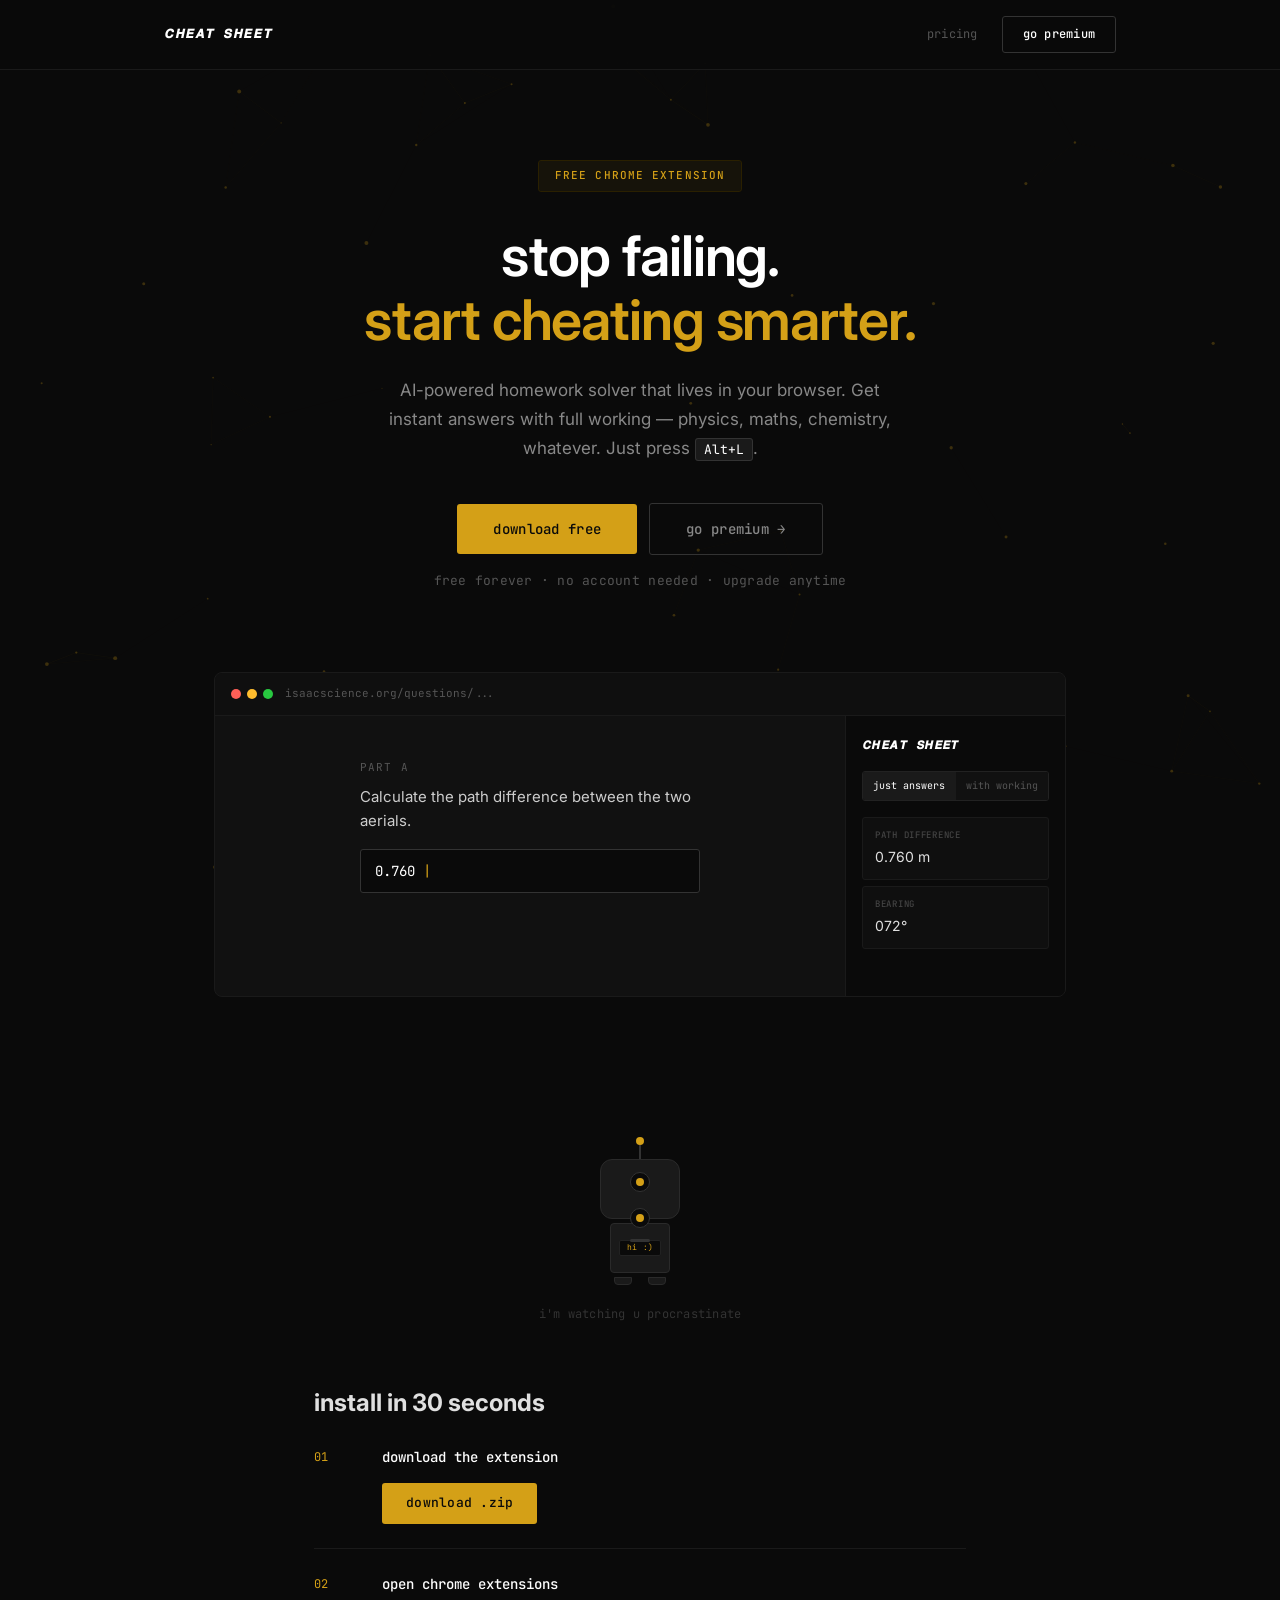
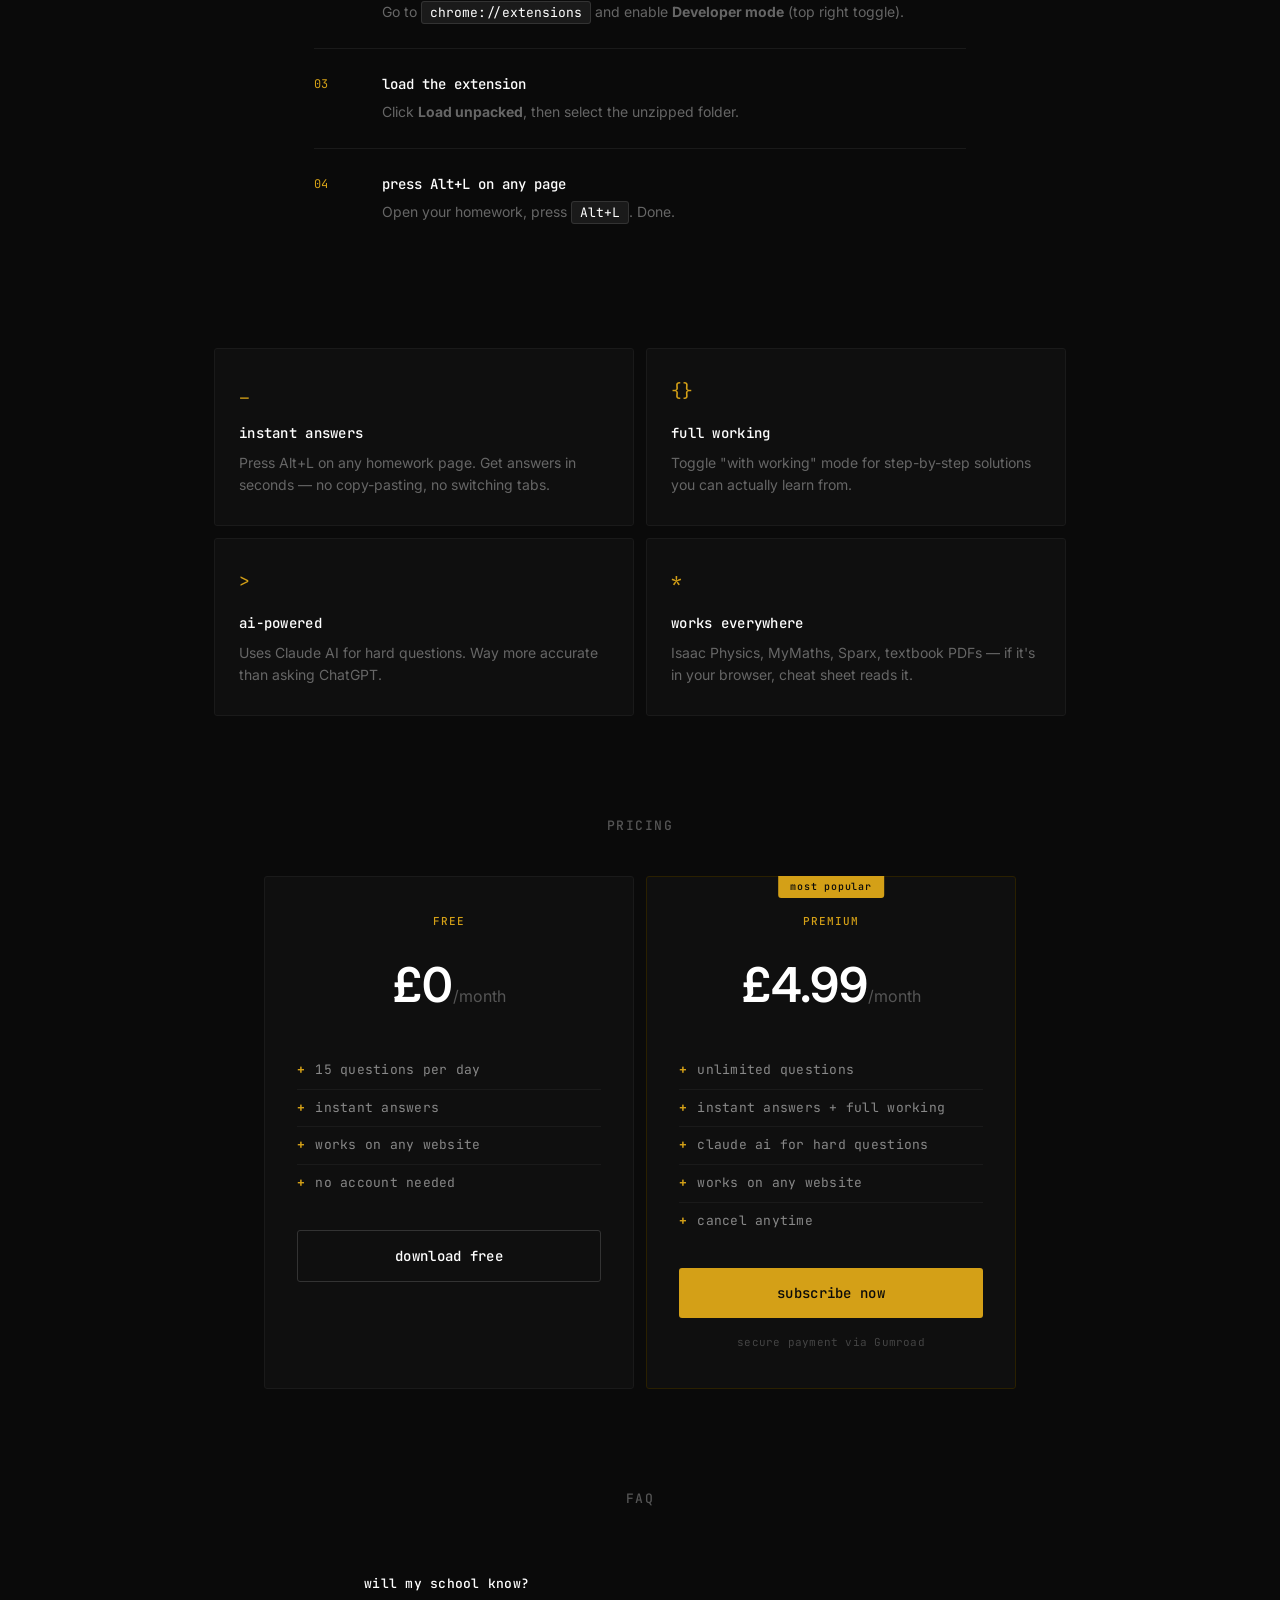
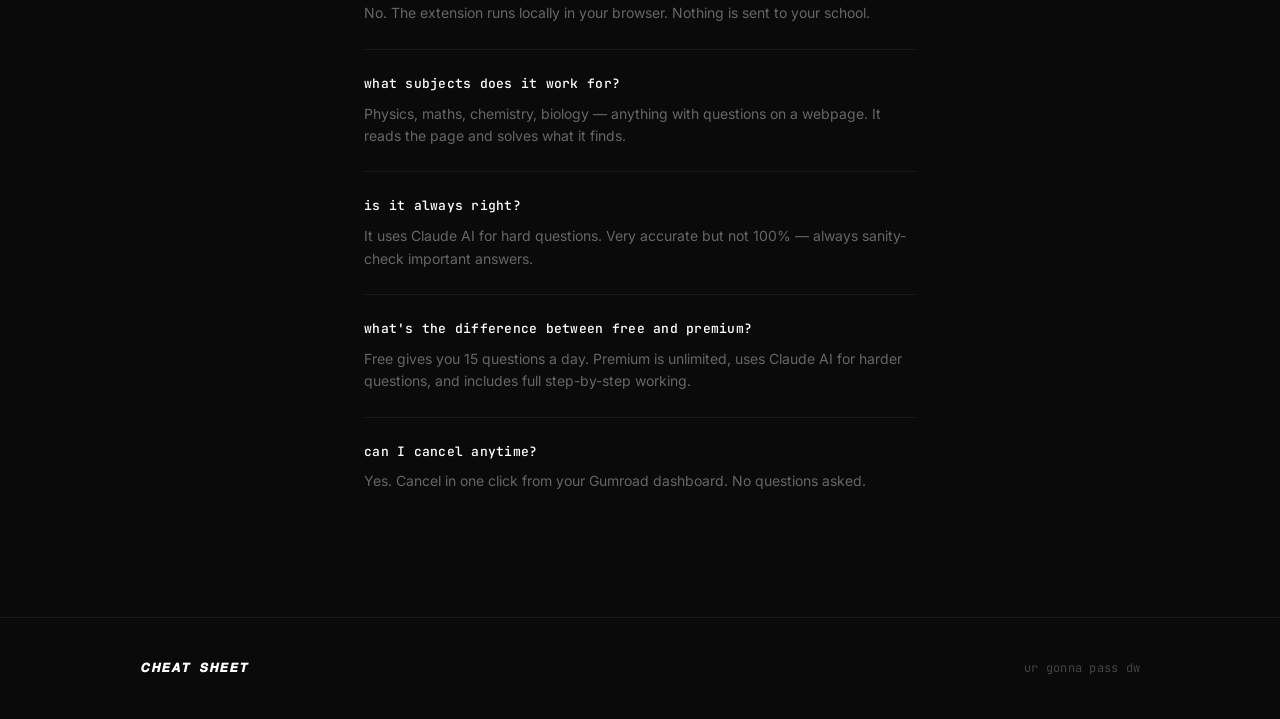
==== commit 492c3243: "Add robot mascot with eye tracking between demo and install sections Co-Authored-By: Claude Opus 4.6" ====
--- a/index.html
+++ b/index.html
@@ -74,6 +74,35 @@
     </div>
   </section>
 
+  <!-- Robot -->
+  <section class="robot-section">
+    <div class="robot" id="robot">
+      <div class="robot-antenna">
+        <div class="robot-antenna-ball"></div>
+        <div class="robot-antenna-stick"></div>
+      </div>
+      <div class="robot-head">
+        <div class="robot-eye robot-eye-left">
+          <div class="robot-pupil" id="pupil-left"></div>
+        </div>
+        <div class="robot-eye robot-eye-right">
+          <div class="robot-pupil" id="pupil-right"></div>
+        </div>
+        <div class="robot-mouth"></div>
+      </div>
+      <div class="robot-body">
+        <div class="robot-screen">
+          <span class="robot-text" id="robot-status">hi :)</span>
+        </div>
+      </div>
+      <div class="robot-feet">
+        <div class="robot-foot"></div>
+        <div class="robot-foot"></div>
+      </div>
+    </div>
+    <p class="robot-caption">i'm watching u procrastinate</p>
+  </section>
+
   <!-- Install -->
   <section class="install" id="install">
     <h2>install in 30 seconds</h2>
@@ -146,7 +175,7 @@
         <div class="price-label">FREE</div>
         <div class="price-amount">£0<span class="price-period">/month</span></div>
         <ul class="price-features">
-          <li>5 questions per day</li>
+          <li>15 questions per day</li>
           <li>instant answers</li>
           <li>works on any website</li>
           <li>no account needed</li>
@@ -189,7 +218,7 @@
     </div>
     <div class="faq-item">
       <h3>what's the difference between free and premium?</h3>
-      <p>Free gives you 5 questions a day. Premium is unlimited, uses Claude AI for harder questions, and includes full step-by-step working.</p>
+      <p>Free gives you 15 questions a day. Premium is unlimited, uses Claude AI for harder questions, and includes full step-by-step working.</p>
     </div>
     <div class="faq-item">
       <h3>can I cancel anytime?</h3>
--- a/style.css
+++ b/style.css
@@ -503,6 +503,162 @@
 .step p {
   font-size: 14px;
   color: #666;
+}
+
+/* ─── Robot ─────────────────────────────────────────────────────────────── */
+.robot-section {
+  display: flex;
+  flex-direction: column;
+  align-items: center;
+  padding: 40px 24px 60px;
+}
+
+.robot {
+  position: relative;
+  display: flex;
+  flex-direction: column;
+  align-items: center;
+  animation: robot-float 3s ease-in-out infinite;
+}
+
+@keyframes robot-float {
+  0%, 100% { transform: translateY(0); }
+  50% { transform: translateY(-8px); }
+}
+
+.robot-antenna {
+  display: flex;
+  flex-direction: column;
+  align-items: center;
+}
+
+.robot-antenna-ball {
+  width: 8px;
+  height: 8px;
+  border-radius: 50%;
+  background: #d4a017;
+  animation: antenna-glow 2s ease-in-out infinite;
+}
+
+@keyframes antenna-glow {
+  0%, 100% { box-shadow: 0 0 4px rgba(212, 160, 23, 0.3); }
+  50% { box-shadow: 0 0 12px rgba(212, 160, 23, 0.8); }
+}
+
+.robot-antenna-stick {
+  width: 2px;
+  height: 14px;
+  background: #333;
+}
+
+.robot-head {
+  width: 80px;
+  height: 60px;
+  background: #1a1a1a;
+  border: 1px solid #2a2a2a;
+  border-radius: 12px;
+  display: flex;
+  flex-wrap: wrap;
+  justify-content: center;
+  align-items: center;
+  gap: 16px;
+  padding: 12px 12px 6px;
+  position: relative;
+}
+
+.robot-eye {
+  width: 20px;
+  height: 20px;
+  background: #0a0a0a;
+  border-radius: 50%;
+  border: 1px solid #333;
+  display: flex;
+  align-items: center;
+  justify-content: center;
+  overflow: hidden;
+  position: relative;
+}
+
+.robot-pupil {
+  width: 8px;
+  height: 8px;
+  background: #d4a017;
+  border-radius: 50%;
+  transition: transform 0.1s ease-out;
+}
+
+.robot-mouth {
+  width: 20px;
+  height: 3px;
+  background: #333;
+  border-radius: 2px;
+  margin-top: -6px;
+  transition: all 0.3s ease;
+}
+
+.robot:hover .robot-mouth {
+  width: 14px;
+  height: 8px;
+  border-radius: 0 0 7px 7px;
+  background: #d4a017;
+}
+
+.robot-body {
+  width: 60px;
+  height: 50px;
+  background: #1a1a1a;
+  border: 1px solid #2a2a2a;
+  border-radius: 4px;
+  margin-top: 4px;
+  display: flex;
+  align-items: center;
+  justify-content: center;
+}
+
+.robot-screen {
+  width: 42px;
+  height: 16px;
+  background: #0a0a0a;
+  border: 1px solid #222;
+  border-radius: 2px;
+  display: flex;
+  align-items: center;
+  justify-content: center;
+  overflow: hidden;
+}
+
+.robot-text {
+  font-family: 'JetBrains Mono', monospace;
+  font-size: 8px;
+  color: #d4a017;
+  letter-spacing: 0.05em;
+}
+
+.robot-feet {
+  display: flex;
+  gap: 16px;
+  margin-top: 4px;
+}
+
+.robot-foot {
+  width: 18px;
+  height: 8px;
+  background: #1a1a1a;
+  border: 1px solid #2a2a2a;
+  border-radius: 0 0 4px 4px;
+}
+
+.robot-caption {
+  font-family: 'JetBrains Mono', monospace;
+  font-size: 12px;
+  color: #333;
+  margin-top: 20px;
+  letter-spacing: 0.02em;
+  transition: color 0.3s ease;
+}
+
+.robot-section:hover .robot-caption {
+  color: #555;
 }
 
 /* ─── Install ───────────────────────────────────────────────────────────── */
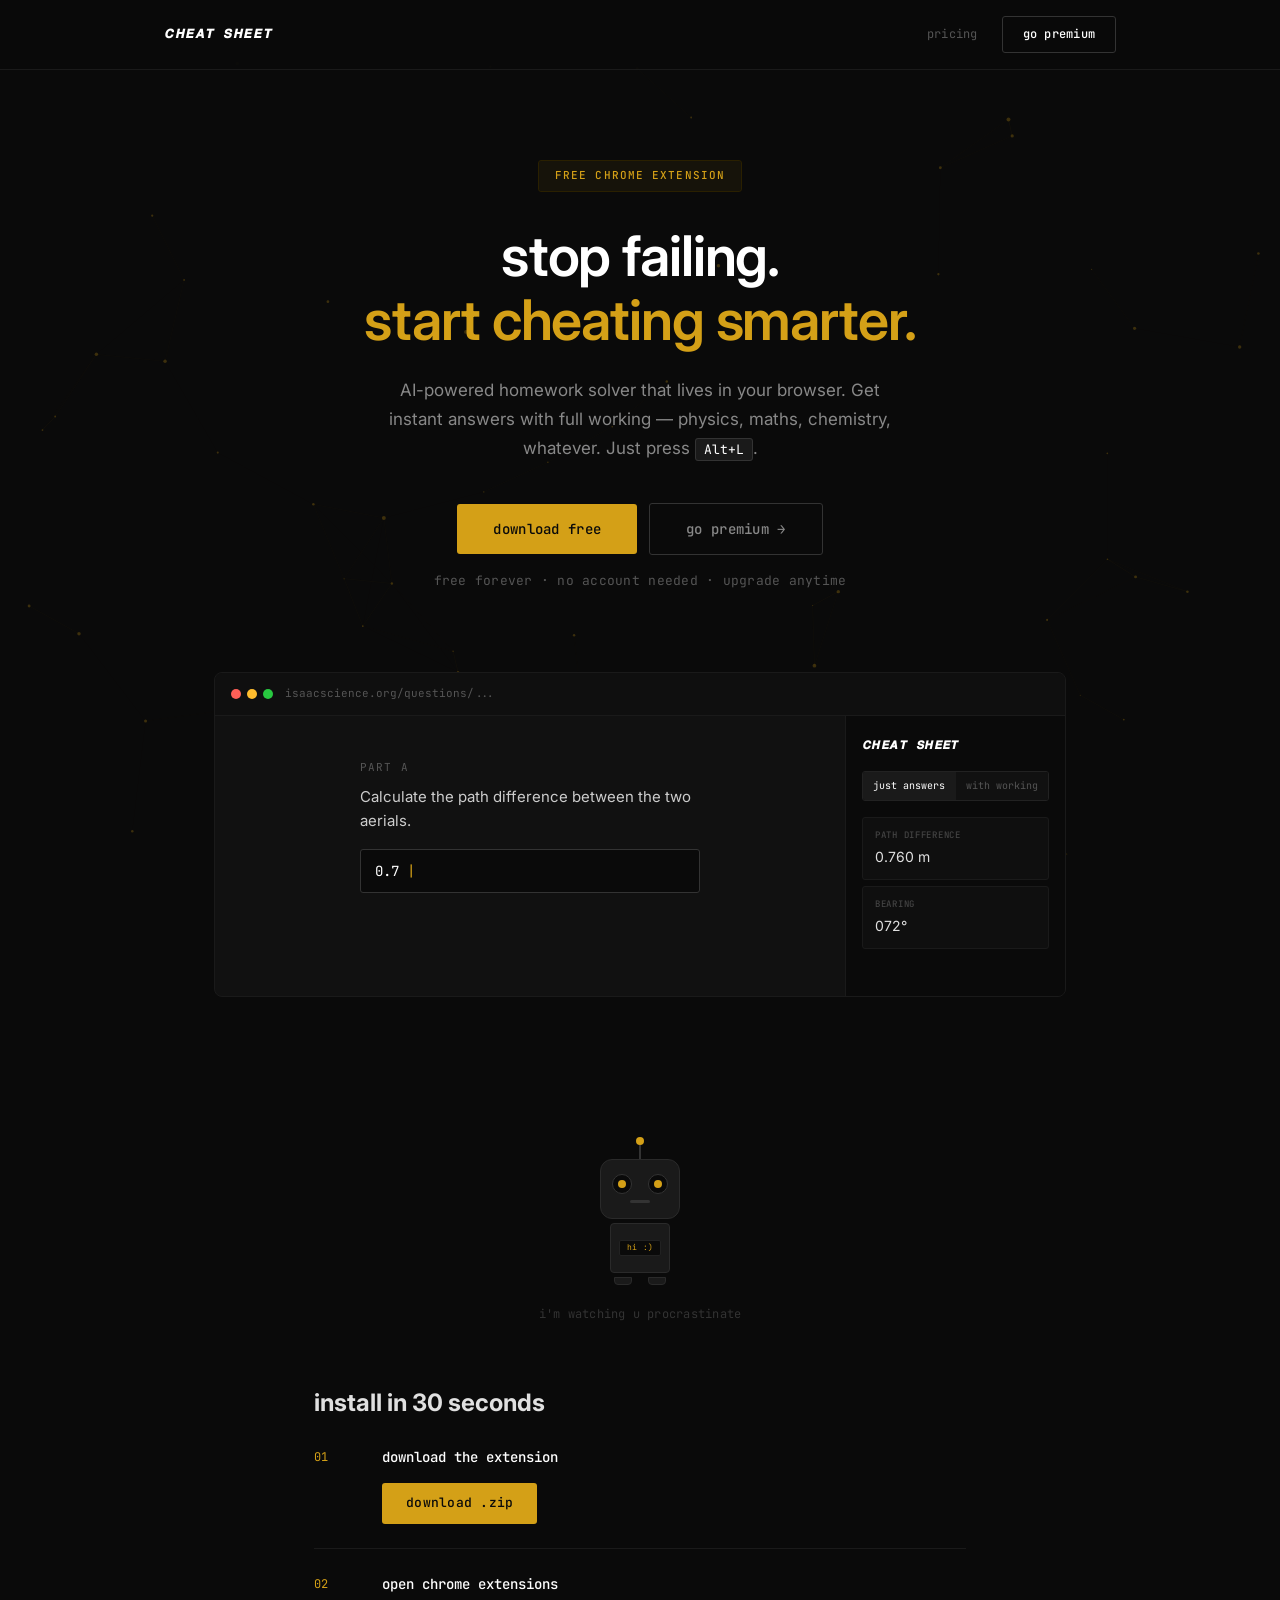
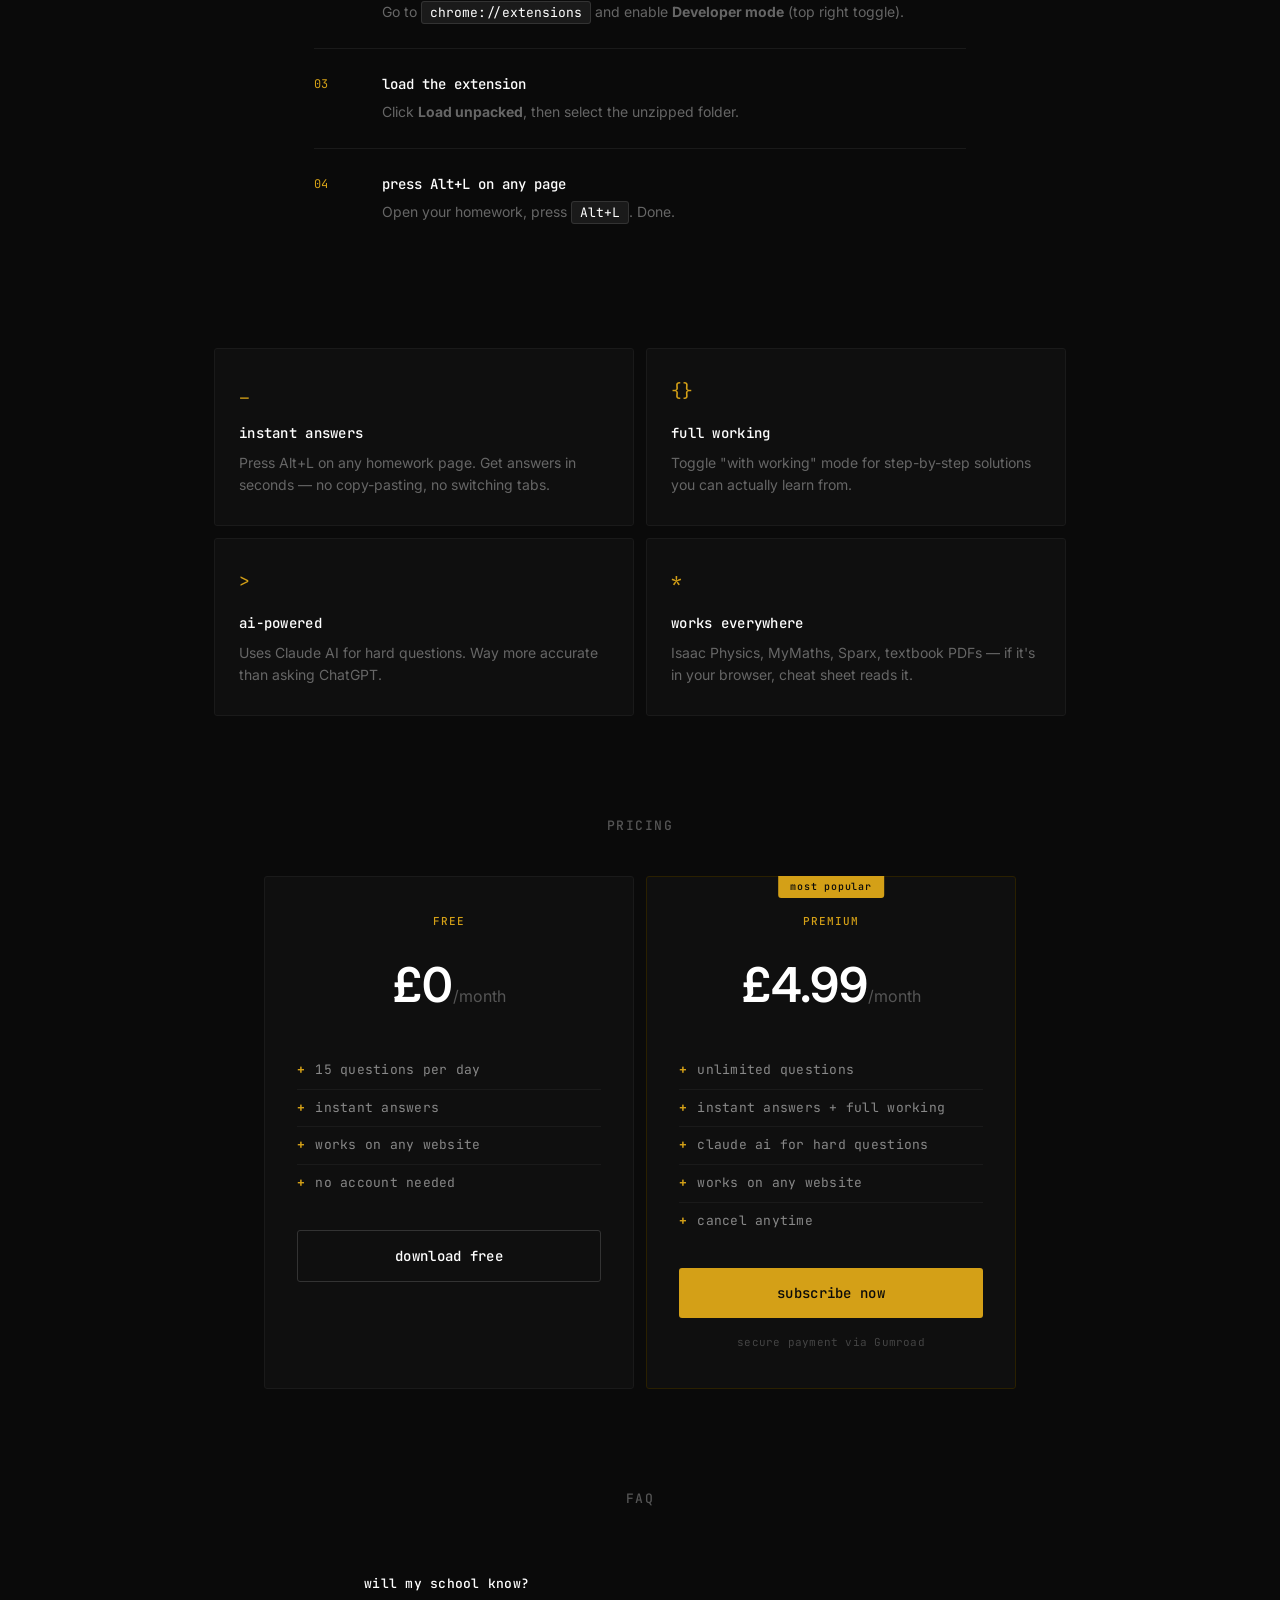
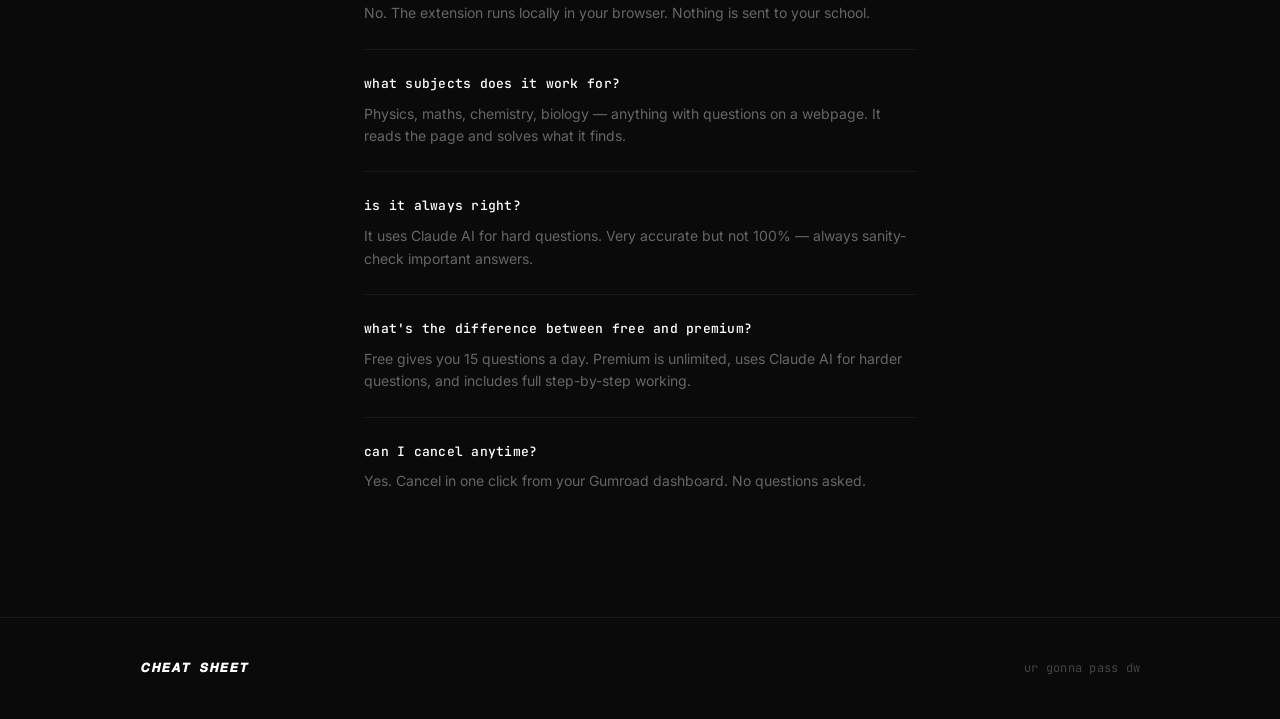
==== commit 6dcb94d9: "Fix robot eye layout and add eyes wrapper for proper side-by-side alignment Co-Authored-By: Claude O" ====
--- a/index.html
+++ b/index.html
@@ -82,11 +82,13 @@
         <div class="robot-antenna-stick"></div>
       </div>
       <div class="robot-head">
-        <div class="robot-eye robot-eye-left">
-          <div class="robot-pupil" id="pupil-left"></div>
-        </div>
-        <div class="robot-eye robot-eye-right">
-          <div class="robot-pupil" id="pupil-right"></div>
+        <div class="robot-eyes">
+          <div class="robot-eye">
+            <div class="robot-pupil" id="pupil-left"></div>
+          </div>
+          <div class="robot-eye">
+            <div class="robot-pupil" id="pupil-right"></div>
+          </div>
         </div>
         <div class="robot-mouth"></div>
       </div>
--- a/style.css
+++ b/style.css
@@ -558,12 +558,18 @@
   border: 1px solid #2a2a2a;
   border-radius: 12px;
   display: flex;
-  flex-wrap: wrap;
+  flex-direction: column;
+  align-items: center;
   justify-content: center;
-  align-items: center;
+  gap: 6px;
+  padding: 8px;
+  position: relative;
+}
+
+.robot-eyes {
+  display: flex;
   gap: 16px;
-  padding: 12px 12px 6px;
-  position: relative;
+  align-items: center;
 }
 
 .robot-eye {
@@ -592,7 +598,6 @@
   height: 3px;
   background: #333;
   border-radius: 2px;
-  margin-top: -6px;
   transition: all 0.3s ease;
 }
 
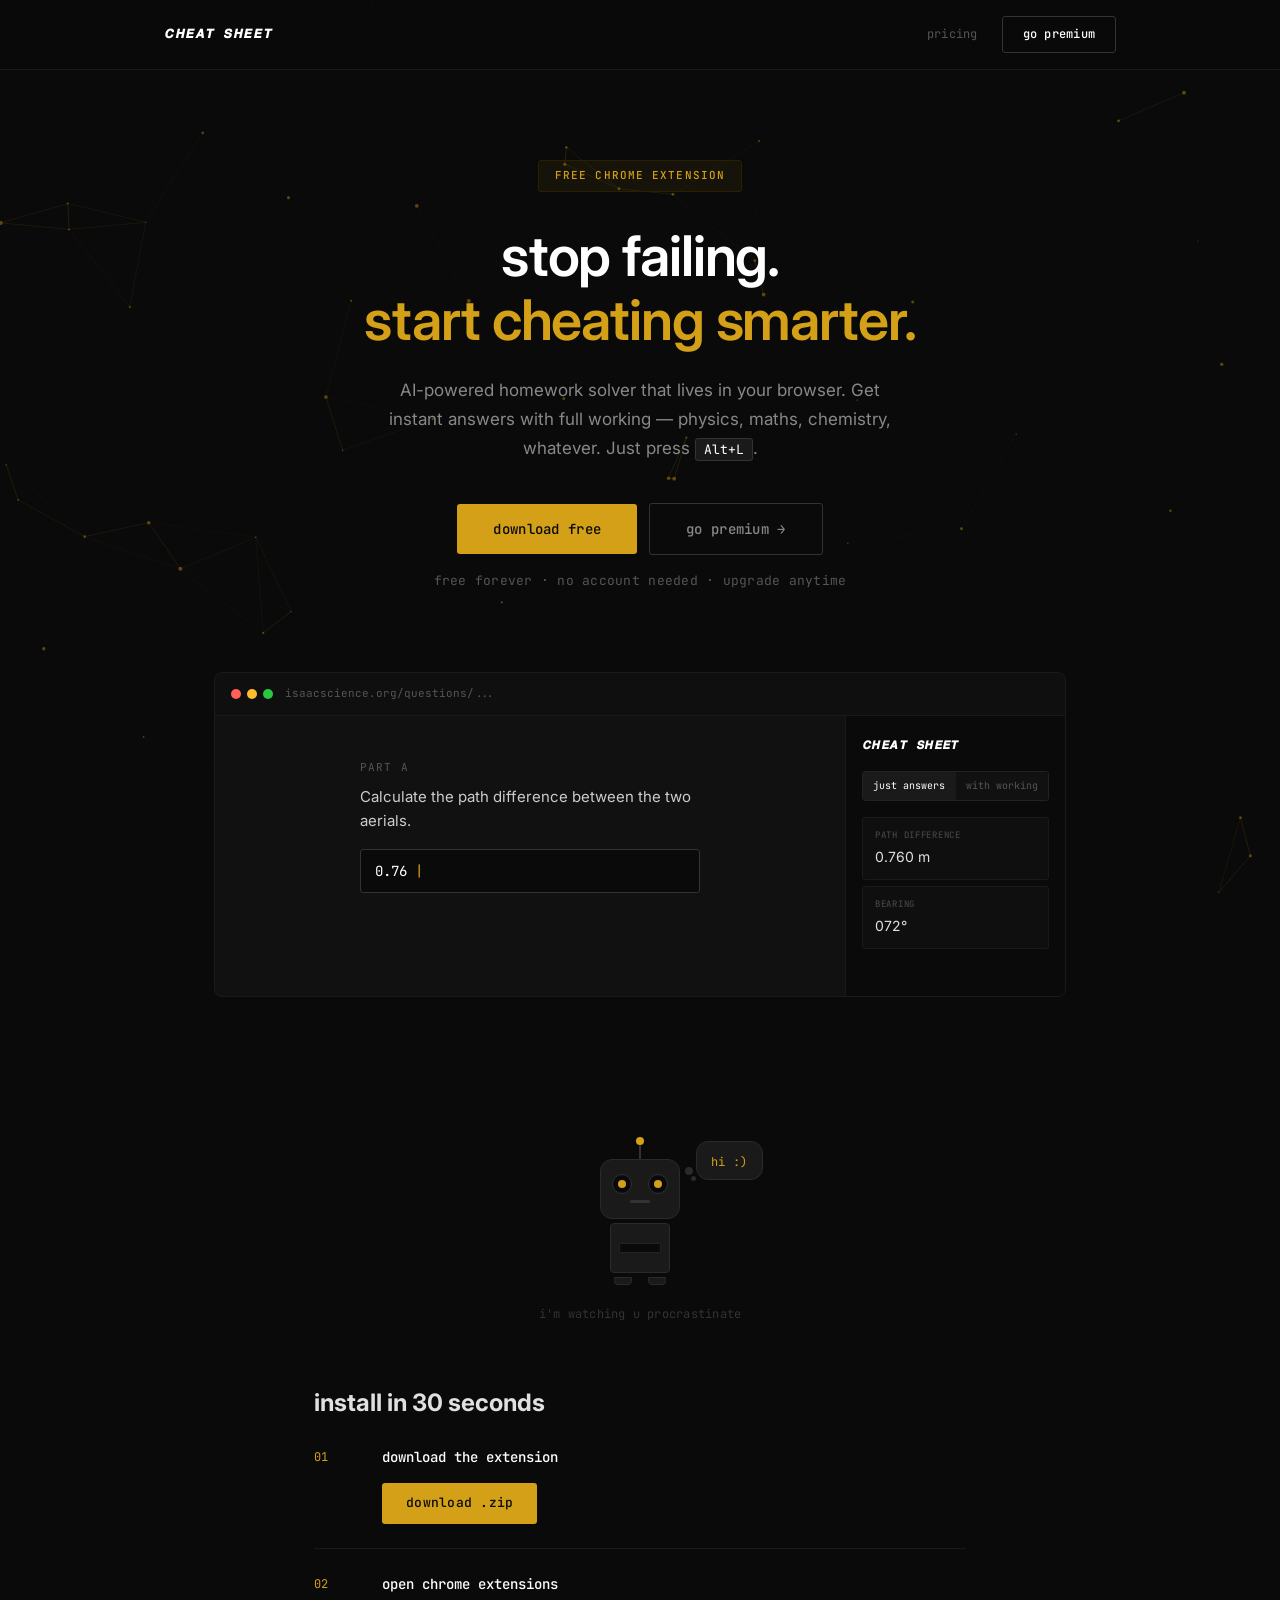
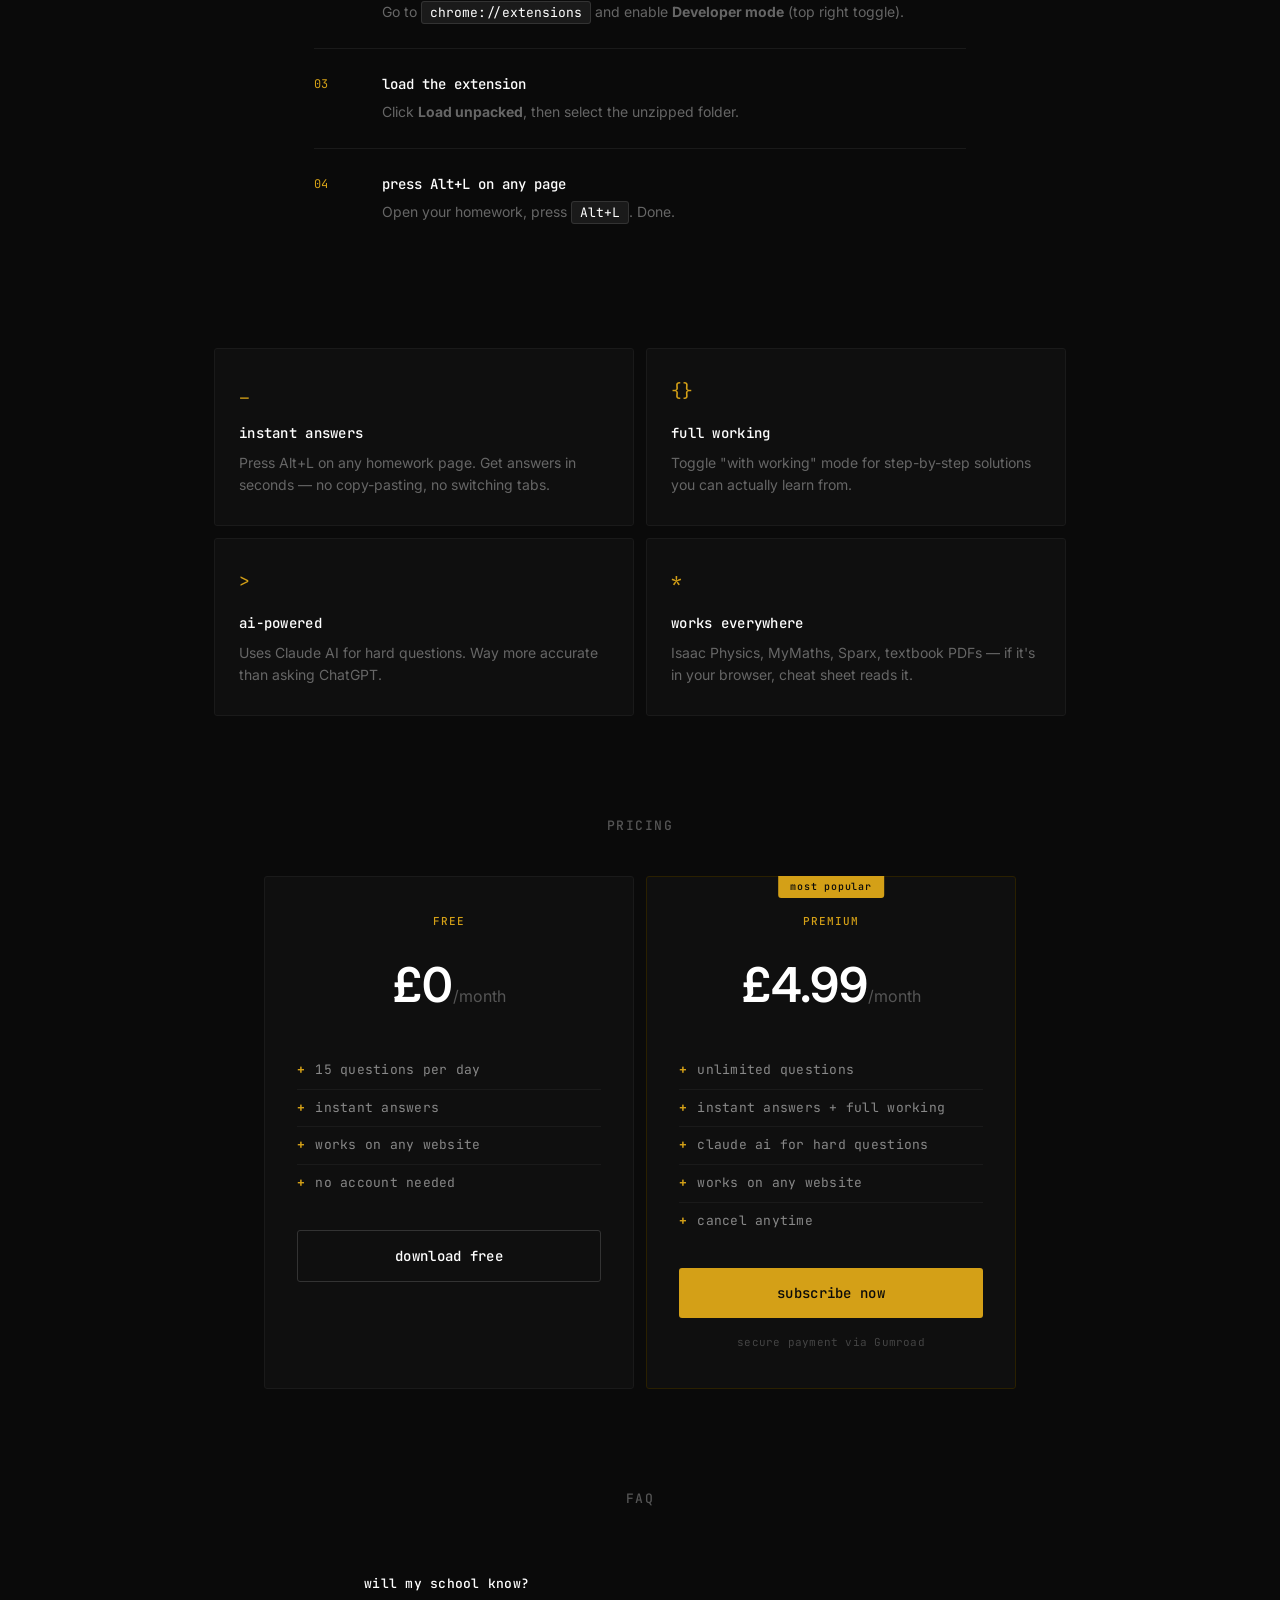
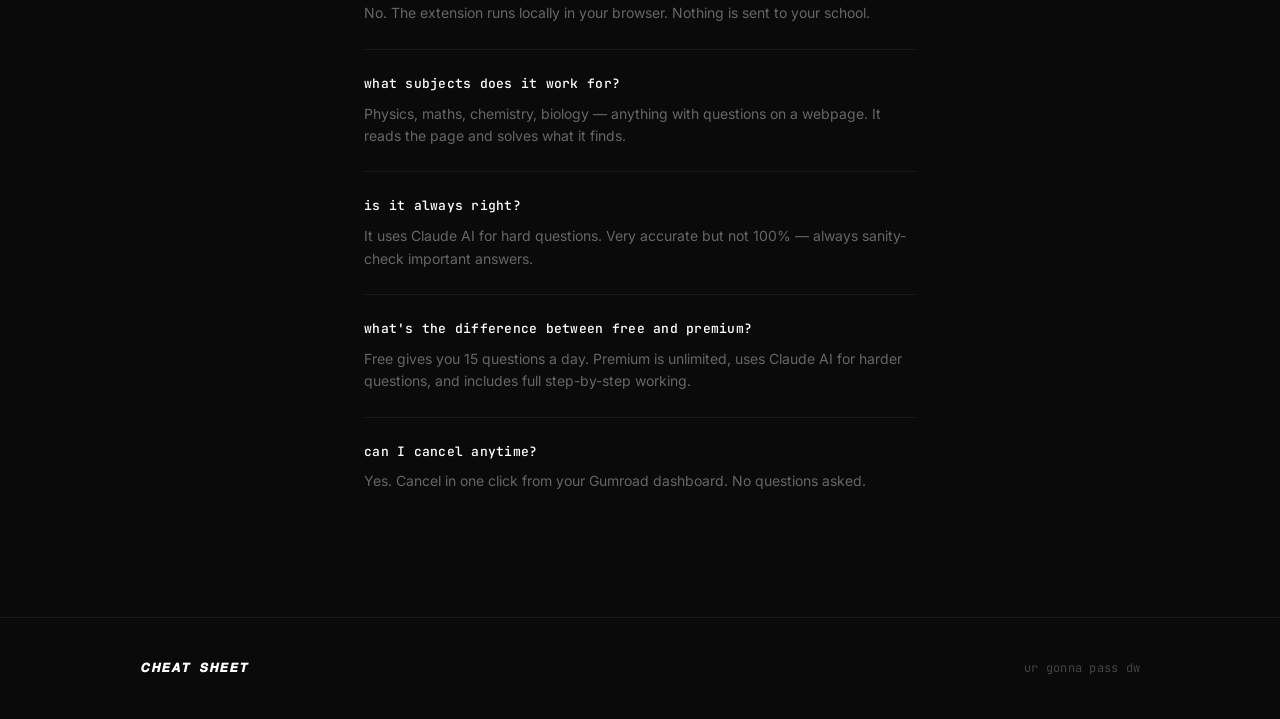
==== commit 8a882855: "Move robot status text to thought bubble with trailing dots Co-Authored-By: Claude Opus 4.6 <noreply" ====
--- a/index.html
+++ b/index.html
@@ -76,30 +76,35 @@
 
   <!-- Robot -->
   <section class="robot-section">
-    <div class="robot" id="robot">
-      <div class="robot-antenna">
-        <div class="robot-antenna-ball"></div>
-        <div class="robot-antenna-stick"></div>
-      </div>
-      <div class="robot-head">
-        <div class="robot-eyes">
-          <div class="robot-eye">
-            <div class="robot-pupil" id="pupil-left"></div>
-          </div>
-          <div class="robot-eye">
-            <div class="robot-pupil" id="pupil-right"></div>
-          </div>
-        </div>
-        <div class="robot-mouth"></div>
-      </div>
-      <div class="robot-body">
-        <div class="robot-screen">
-          <span class="robot-text" id="robot-status">hi :)</span>
-        </div>
-      </div>
-      <div class="robot-feet">
-        <div class="robot-foot"></div>
-        <div class="robot-foot"></div>
+    <div class="robot-wrapper">
+      <div class="robot" id="robot">
+        <div class="robot-antenna">
+          <div class="robot-antenna-ball"></div>
+          <div class="robot-antenna-stick"></div>
+        </div>
+        <div class="robot-head">
+          <div class="robot-eyes">
+            <div class="robot-eye">
+              <div class="robot-pupil" id="pupil-left"></div>
+            </div>
+            <div class="robot-eye">
+              <div class="robot-pupil" id="pupil-right"></div>
+            </div>
+          </div>
+          <div class="robot-mouth"></div>
+        </div>
+        <div class="robot-body">
+          <div class="robot-screen"></div>
+        </div>
+        <div class="robot-feet">
+          <div class="robot-foot"></div>
+          <div class="robot-foot"></div>
+        </div>
+      </div>
+      <div class="thought-bubble">
+        <span class="thought-text" id="robot-status">hi :)</span>
+        <div class="thought-dot thought-dot-1"></div>
+        <div class="thought-dot thought-dot-2"></div>
       </div>
     </div>
     <p class="robot-caption">i'm watching u procrastinate</p>
--- a/style.css
+++ b/style.css
@@ -513,6 +513,13 @@
   padding: 40px 24px 60px;
 }
 
+.robot-wrapper {
+  position: relative;
+  display: flex;
+  align-items: center;
+  gap: 0;
+}
+
 .robot {
   position: relative;
   display: flex;
@@ -622,21 +629,49 @@
 
 .robot-screen {
   width: 42px;
-  height: 16px;
+  height: 10px;
   background: #0a0a0a;
   border: 1px solid #222;
   border-radius: 2px;
-  display: flex;
-  align-items: center;
-  justify-content: center;
-  overflow: hidden;
-}
-
-.robot-text {
-  font-family: 'JetBrains Mono', monospace;
-  font-size: 8px;
+}
+
+/* Thought bubble */
+.thought-bubble {
+  position: absolute;
+  left: calc(100% + 16px);
+  top: 4px;
+  background: #1a1a1a;
+  border: 1px solid #2a2a2a;
+  border-radius: 12px;
+  padding: 6px 14px;
+  white-space: nowrap;
+}
+
+.thought-text {
+  font-family: 'JetBrains Mono', monospace;
+  font-size: 12px;
   color: #d4a017;
-  letter-spacing: 0.05em;
+  letter-spacing: 0.03em;
+}
+
+.thought-dot {
+  position: absolute;
+  background: #2a2a2a;
+  border-radius: 50%;
+}
+
+.thought-dot-1 {
+  width: 8px;
+  height: 8px;
+  left: -12px;
+  bottom: 4px;
+}
+
+.thought-dot-2 {
+  width: 5px;
+  height: 5px;
+  left: -6px;
+  bottom: -2px;
 }
 
 .robot-feet {
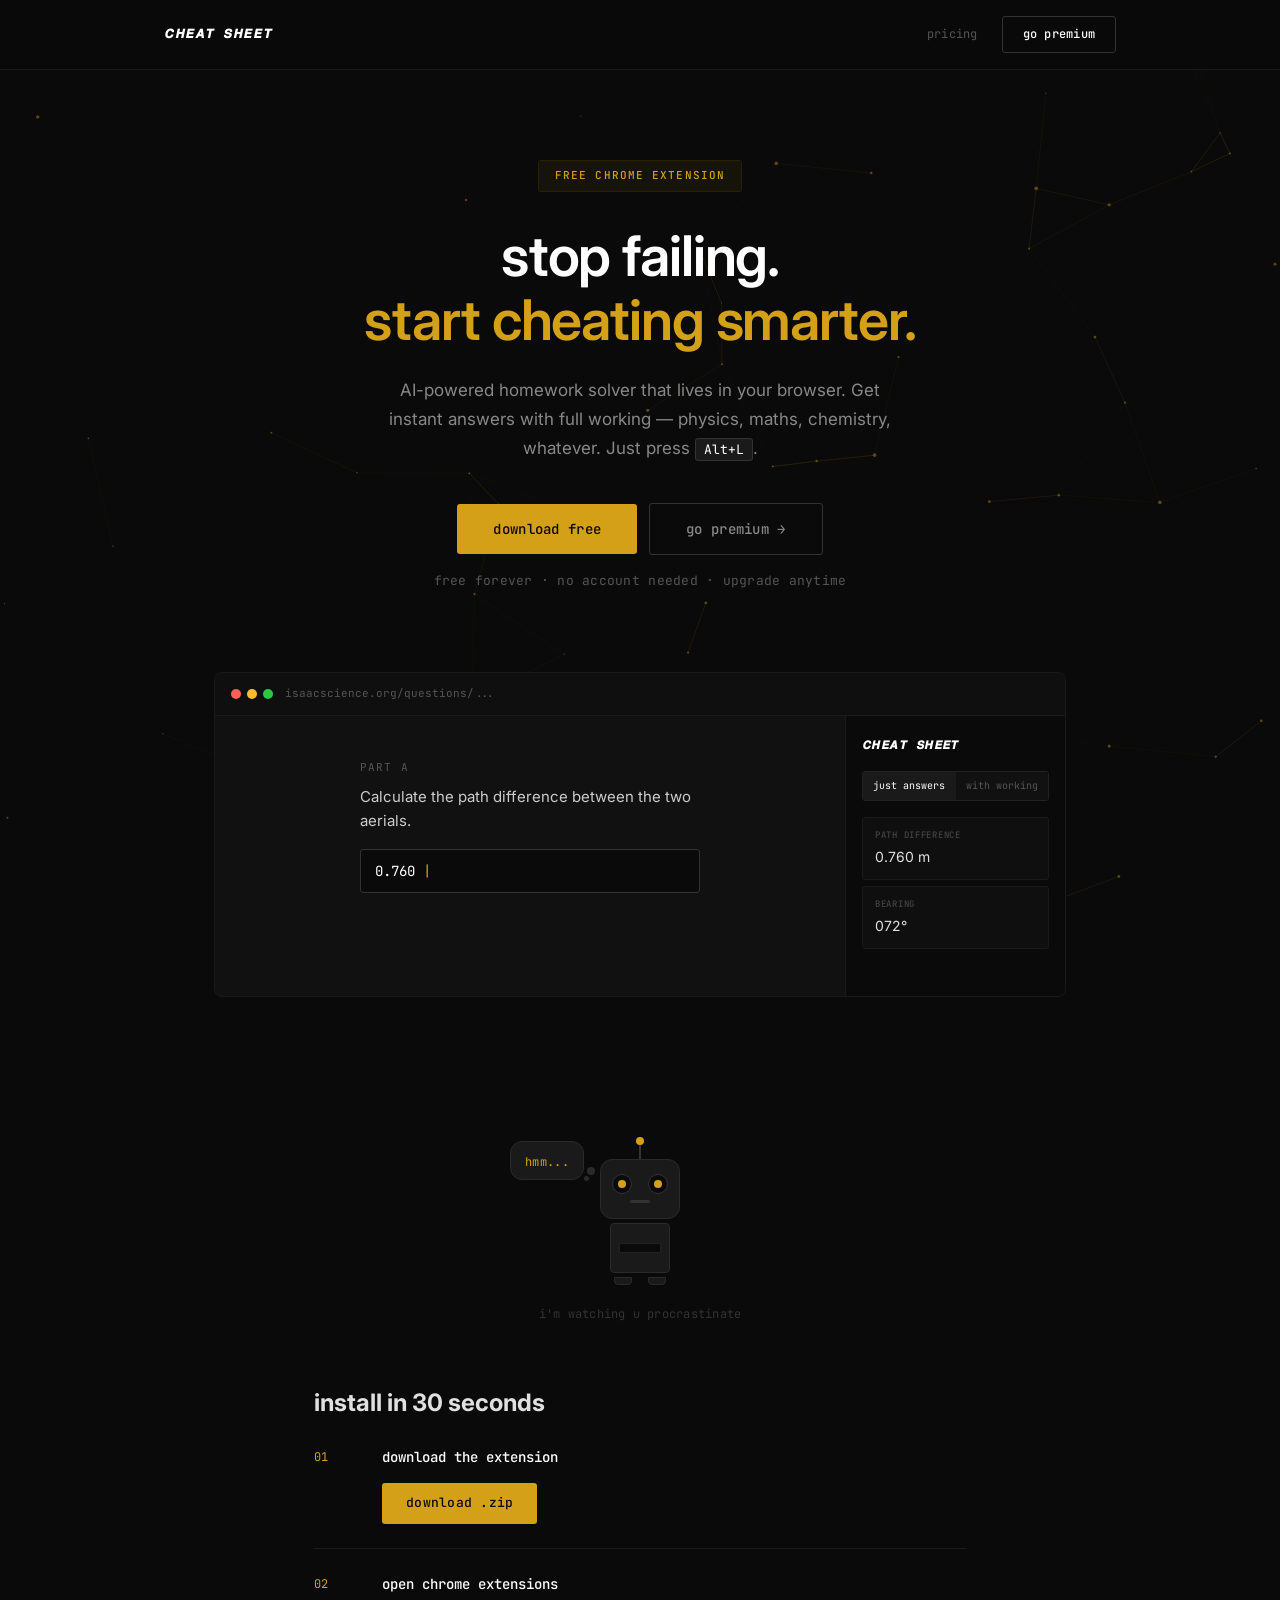
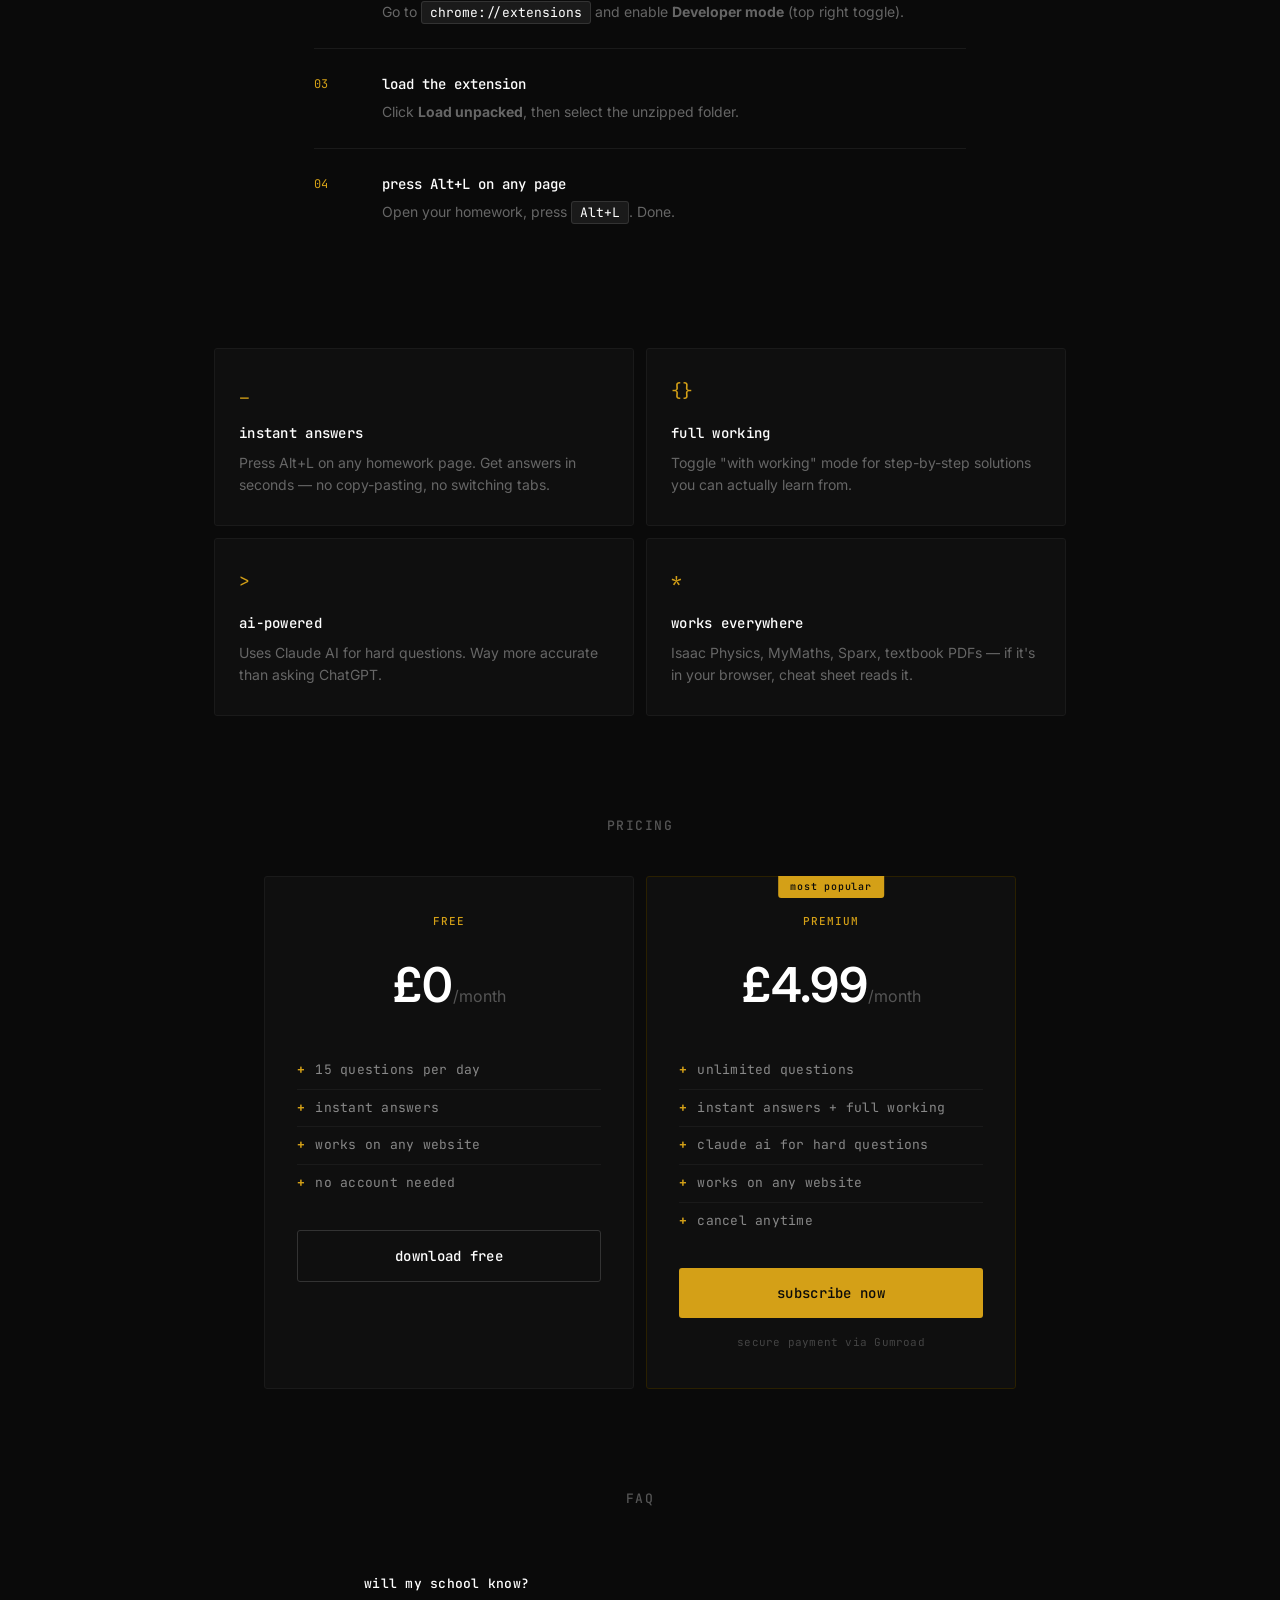
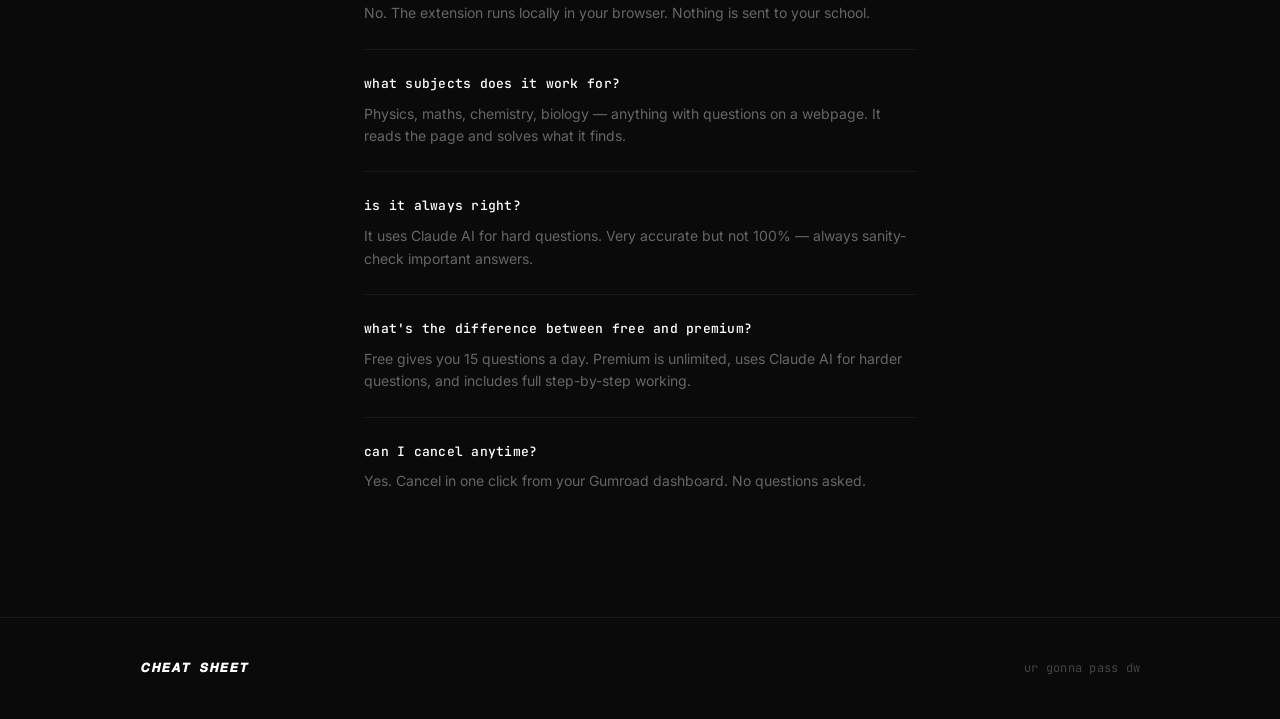
==== commit 4094f189: "Flip thought bubble to point left, show only 'hmm...' during thinking Co-Authored-By: Claude Opus 4." ====
--- a/index.html
+++ b/index.html
@@ -102,7 +102,7 @@
         </div>
       </div>
       <div class="thought-bubble">
-        <span class="thought-text" id="robot-status">hi :)</span>
+        <span class="thought-text" id="robot-status">hmm...</span>
         <div class="thought-dot thought-dot-1"></div>
         <div class="thought-dot thought-dot-2"></div>
       </div>
--- a/style.css
+++ b/style.css
@@ -638,7 +638,7 @@
 /* Thought bubble */
 .thought-bubble {
   position: absolute;
-  left: calc(100% + 16px);
+  right: calc(100% + 16px);
   top: 4px;
   background: #1a1a1a;
   border: 1px solid #2a2a2a;
@@ -663,14 +663,14 @@
 .thought-dot-1 {
   width: 8px;
   height: 8px;
-  left: -12px;
+  right: -12px;
   bottom: 4px;
 }
 
 .thought-dot-2 {
   width: 5px;
   height: 5px;
-  left: -6px;
+  right: -6px;
   bottom: -2px;
 }
 
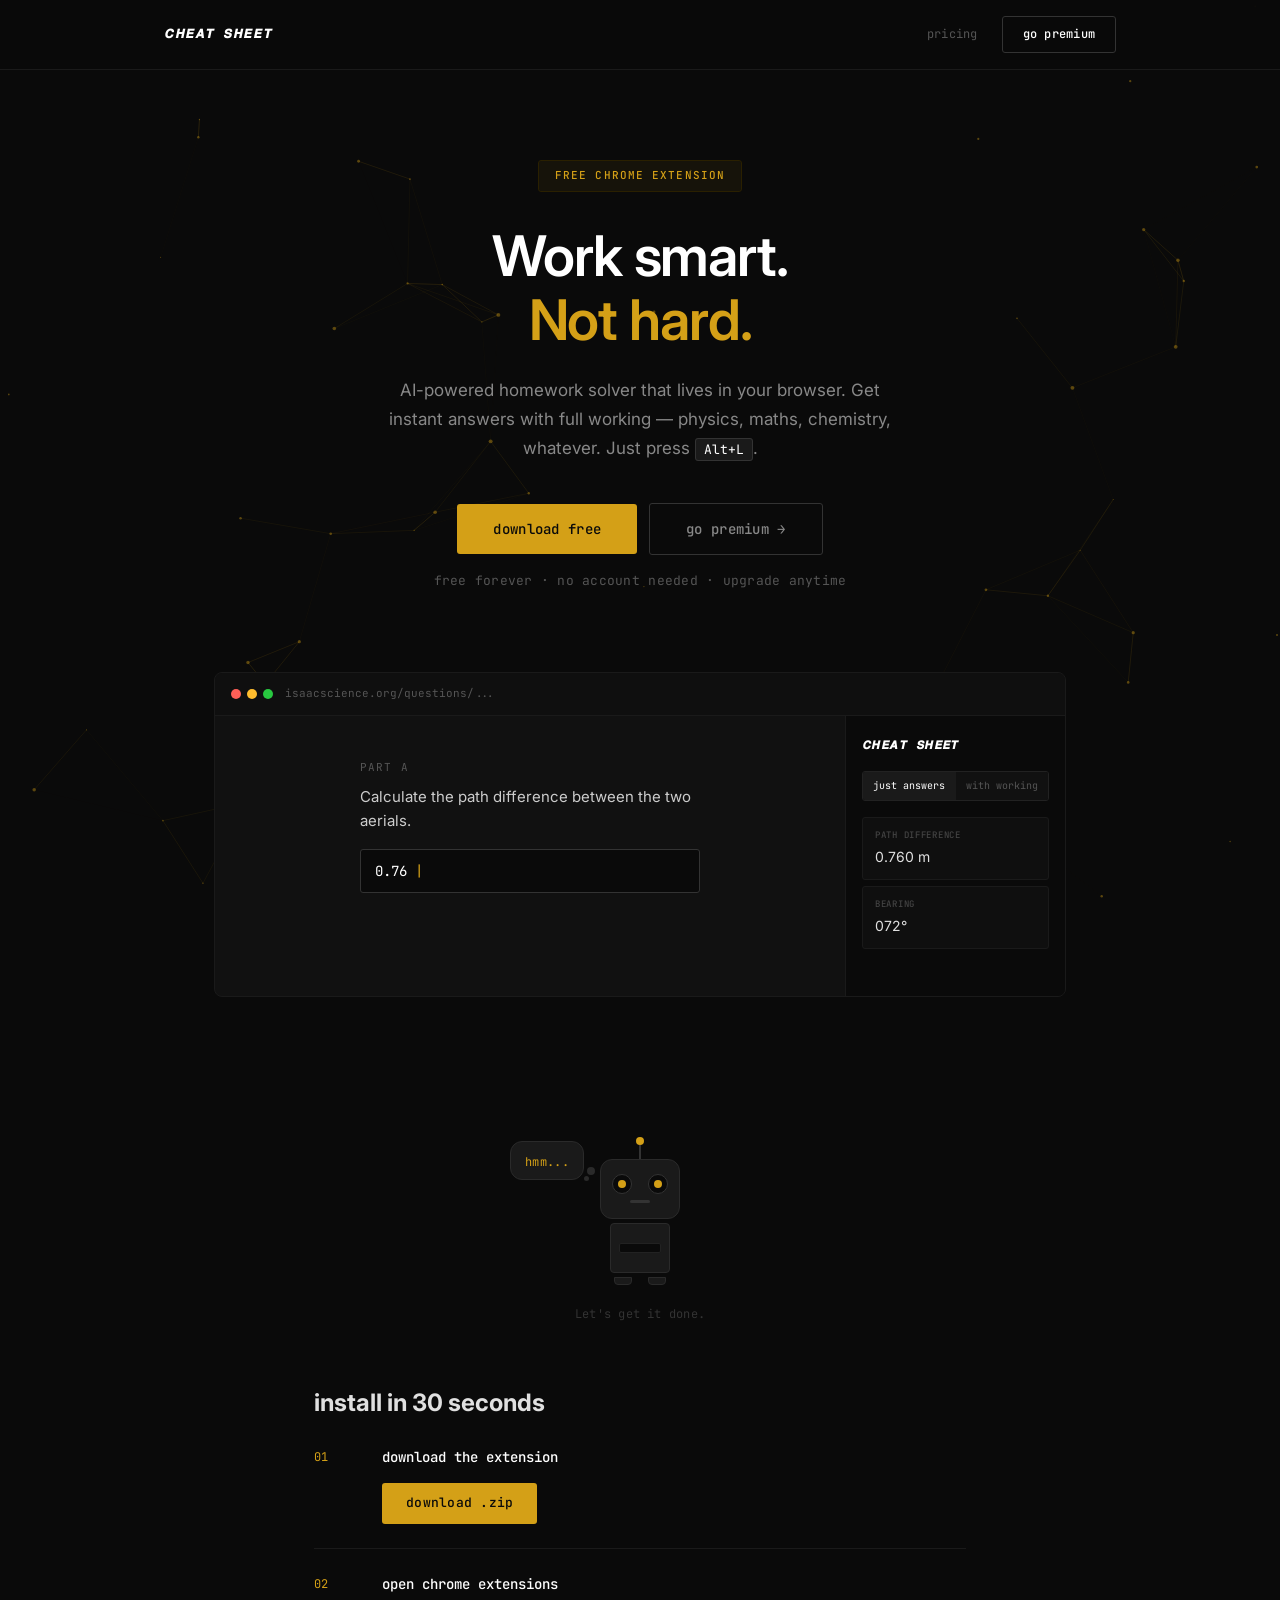
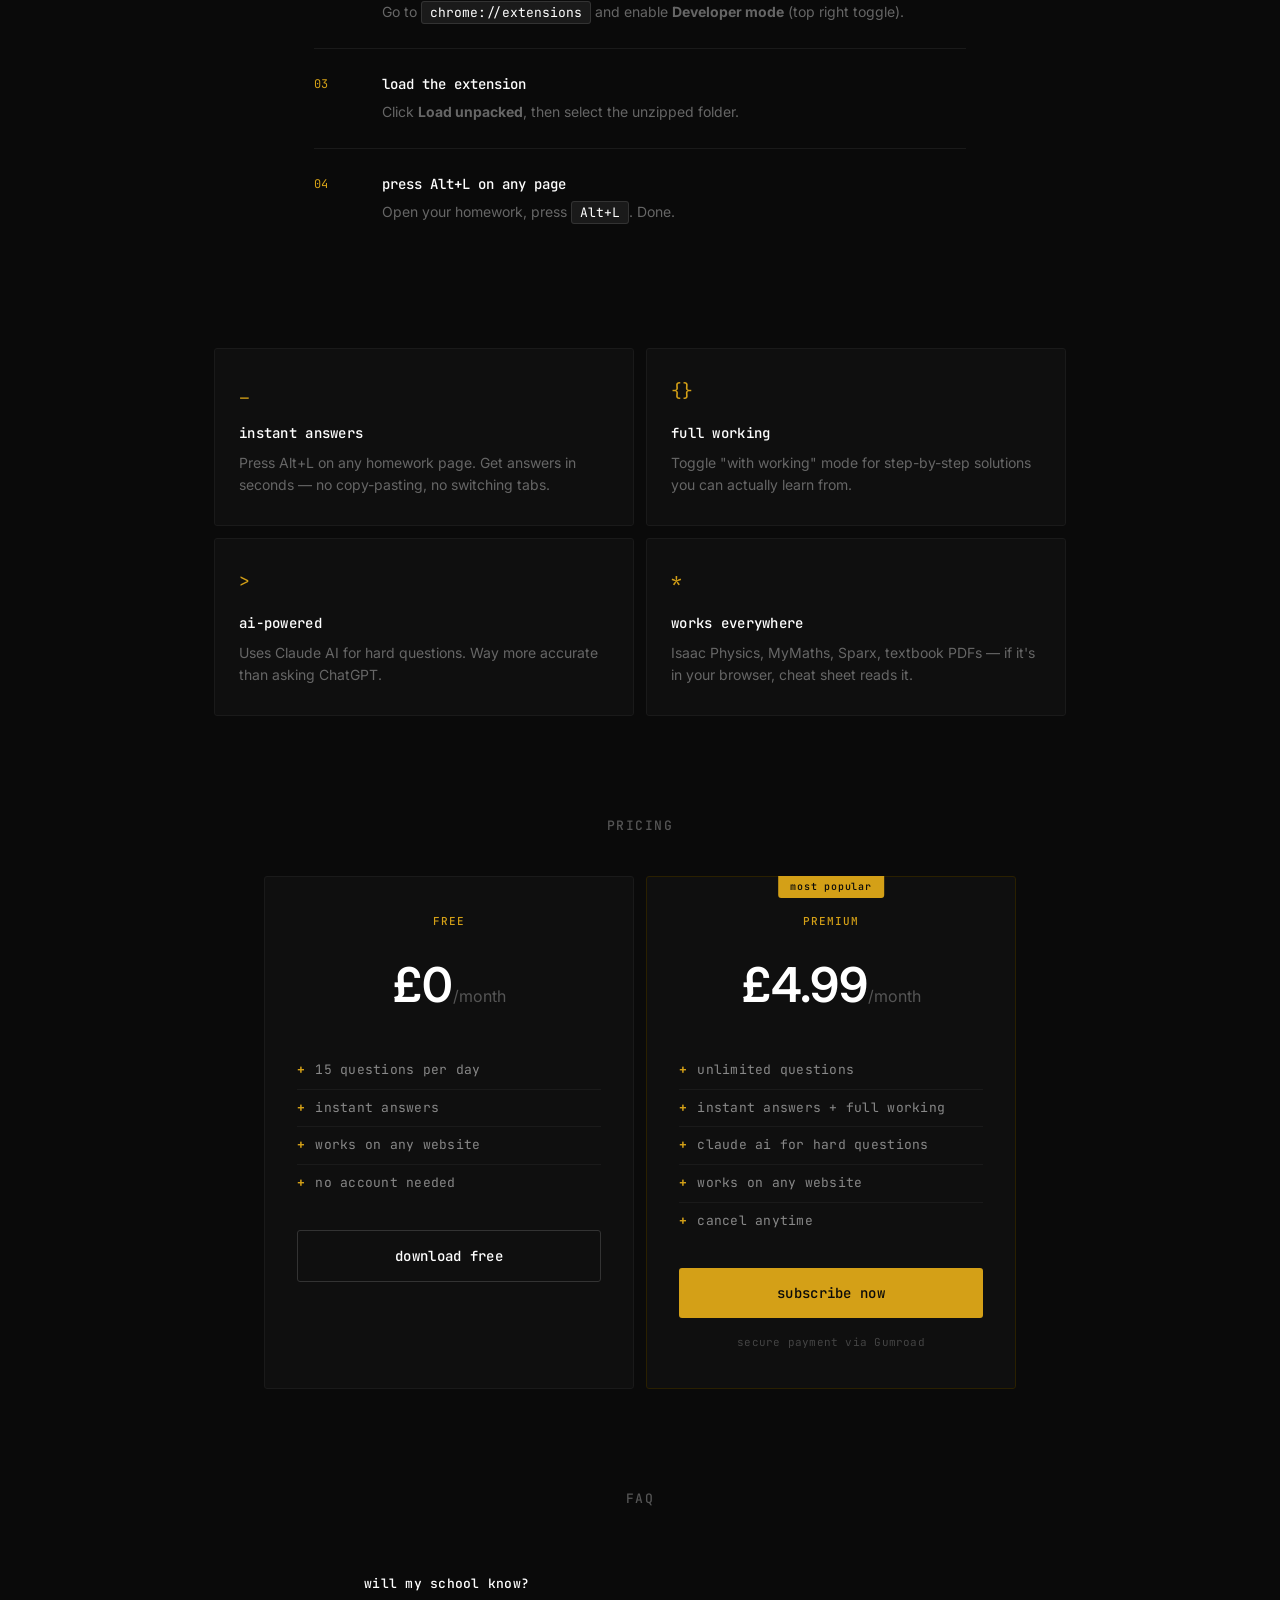
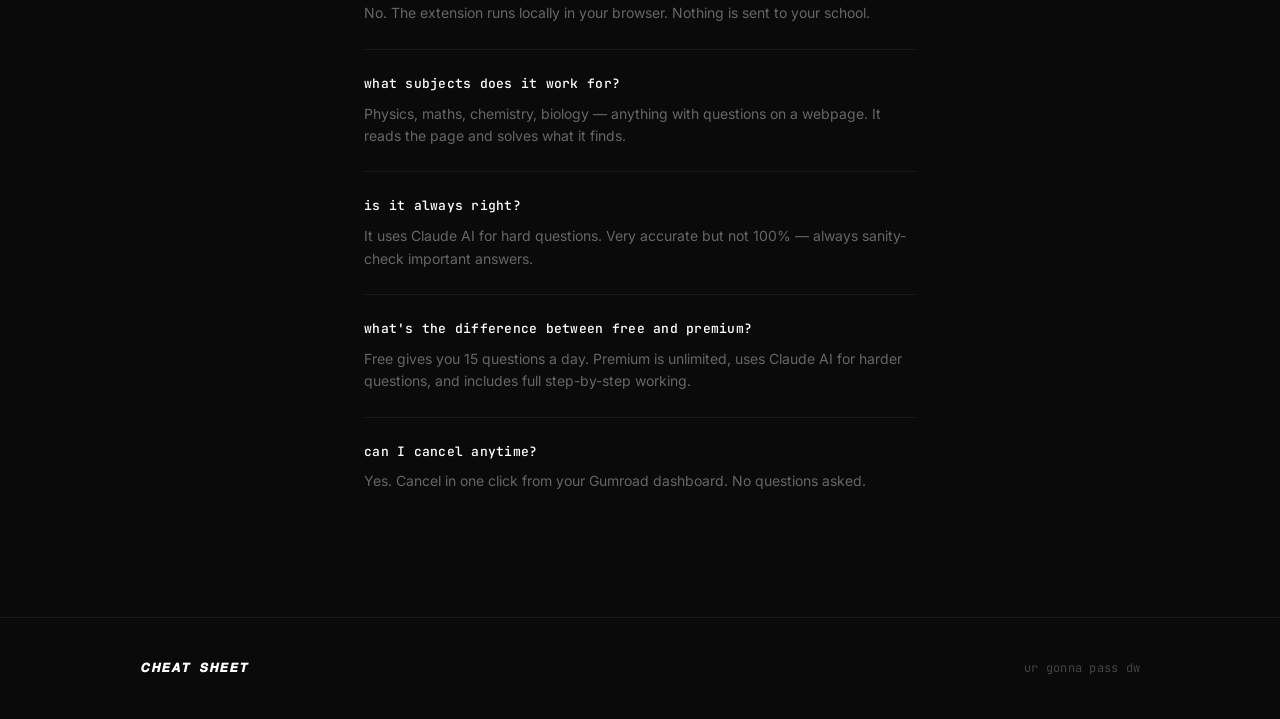
==== commit 98c9fabb: "Add dedicated download page with auto-download and install instructions Co-Authored-By: Claude Opus " ====
--- a/index.html
+++ b/index.html
@@ -25,7 +25,7 @@
   <section class="hero">
     <canvas id="hero-canvas"></canvas>
     <div class="hero-badge">free chrome extension</div>
-    <h1>stop failing.<br><span class="accent">start cheating smarter.</span></h1>
+    <h1>Work smart.<br><span class="accent">Not hard.</span></h1>
     <p class="hero-sub">AI-powered homework solver that lives in your browser. Get instant answers with full working — physics, maths, chemistry, whatever. Just press <kbd>Alt+L</kbd>.</p>
     <div class="hero-ctas">
       <a href="#install" class="btn-primary">download free</a>
@@ -107,7 +107,7 @@
         <div class="thought-dot thought-dot-2"></div>
       </div>
     </div>
-    <p class="robot-caption">i'm watching u procrastinate</p>
+    <p class="robot-caption">Let's get it done.</p>
   </section>
 
   <!-- Install -->
@@ -118,7 +118,7 @@
         <span class="step-num">01</span>
         <div>
           <h3>download the extension</h3>
-          <a href="https://github.com/MH-787b/CHEATSHEET/raw/main/learning-mode-extension.zip" class="btn-download" download>
+          <a href="download.html" class="btn-download">
             download .zip
           </a>
         </div>
@@ -187,7 +187,7 @@
           <li>works on any website</li>
           <li>no account needed</li>
         </ul>
-        <a href="https://github.com/MH-787b/CHEATSHEET/raw/main/learning-mode-extension.zip" class="btn-outline btn-full" download>download free</a>
+        <a href="download.html" class="btn-outline btn-full">download free</a>
       </div>
 
       <div class="price-card price-card-featured">
--- a/style.css
+++ b/style.css
@@ -699,6 +699,83 @@
 
 .robot-section:hover .robot-caption {
   color: #555;
+}
+
+/* ─── Download page ────────────────────────────────────────────────────── */
+.download-hero {
+  max-width: 600px;
+  margin: 0 auto;
+  padding: 160px 24px 60px;
+  text-align: center;
+}
+
+.download-check {
+  width: 60px;
+  height: 60px;
+  border-radius: 50%;
+  border: 2px solid #d4a017;
+  color: #d4a017;
+  font-size: 28px;
+  display: flex;
+  align-items: center;
+  justify-content: center;
+  margin: 0 auto 24px;
+  animation: check-pop 0.4s ease-out;
+}
+
+@keyframes check-pop {
+  0% { transform: scale(0); }
+  70% { transform: scale(1.15); }
+  100% { transform: scale(1); }
+}
+
+.download-hero h1 {
+  font-size: 28px;
+  font-weight: 600;
+  color: #fff;
+  margin-bottom: 12px;
+}
+
+.download-sub {
+  font-size: 14px;
+  color: #555;
+}
+
+.download-sub a {
+  color: #d4a017;
+  text-decoration: underline;
+}
+
+.download-steps {
+  max-width: 700px;
+  margin: 0 auto;
+  padding: 0 24px 60px;
+}
+
+.download-steps h2 {
+  font-family: 'JetBrains Mono', monospace;
+  font-size: 13px;
+  font-weight: 500;
+  letter-spacing: 0.12em;
+  text-transform: uppercase;
+  color: #555;
+  margin-bottom: 40px;
+  text-align: center;
+}
+
+.download-bottom {
+  text-align: center;
+  padding-top: 40px;
+  border-top: 1px solid #1a1a1a;
+  margin-top: 20px;
+}
+
+.download-note {
+  font-family: 'JetBrains Mono', monospace;
+  font-size: 12px;
+  color: #555;
+  margin-bottom: 16px;
+  letter-spacing: 0.02em;
 }
 
 /* ─── Install ───────────────────────────────────────────────────────────── */
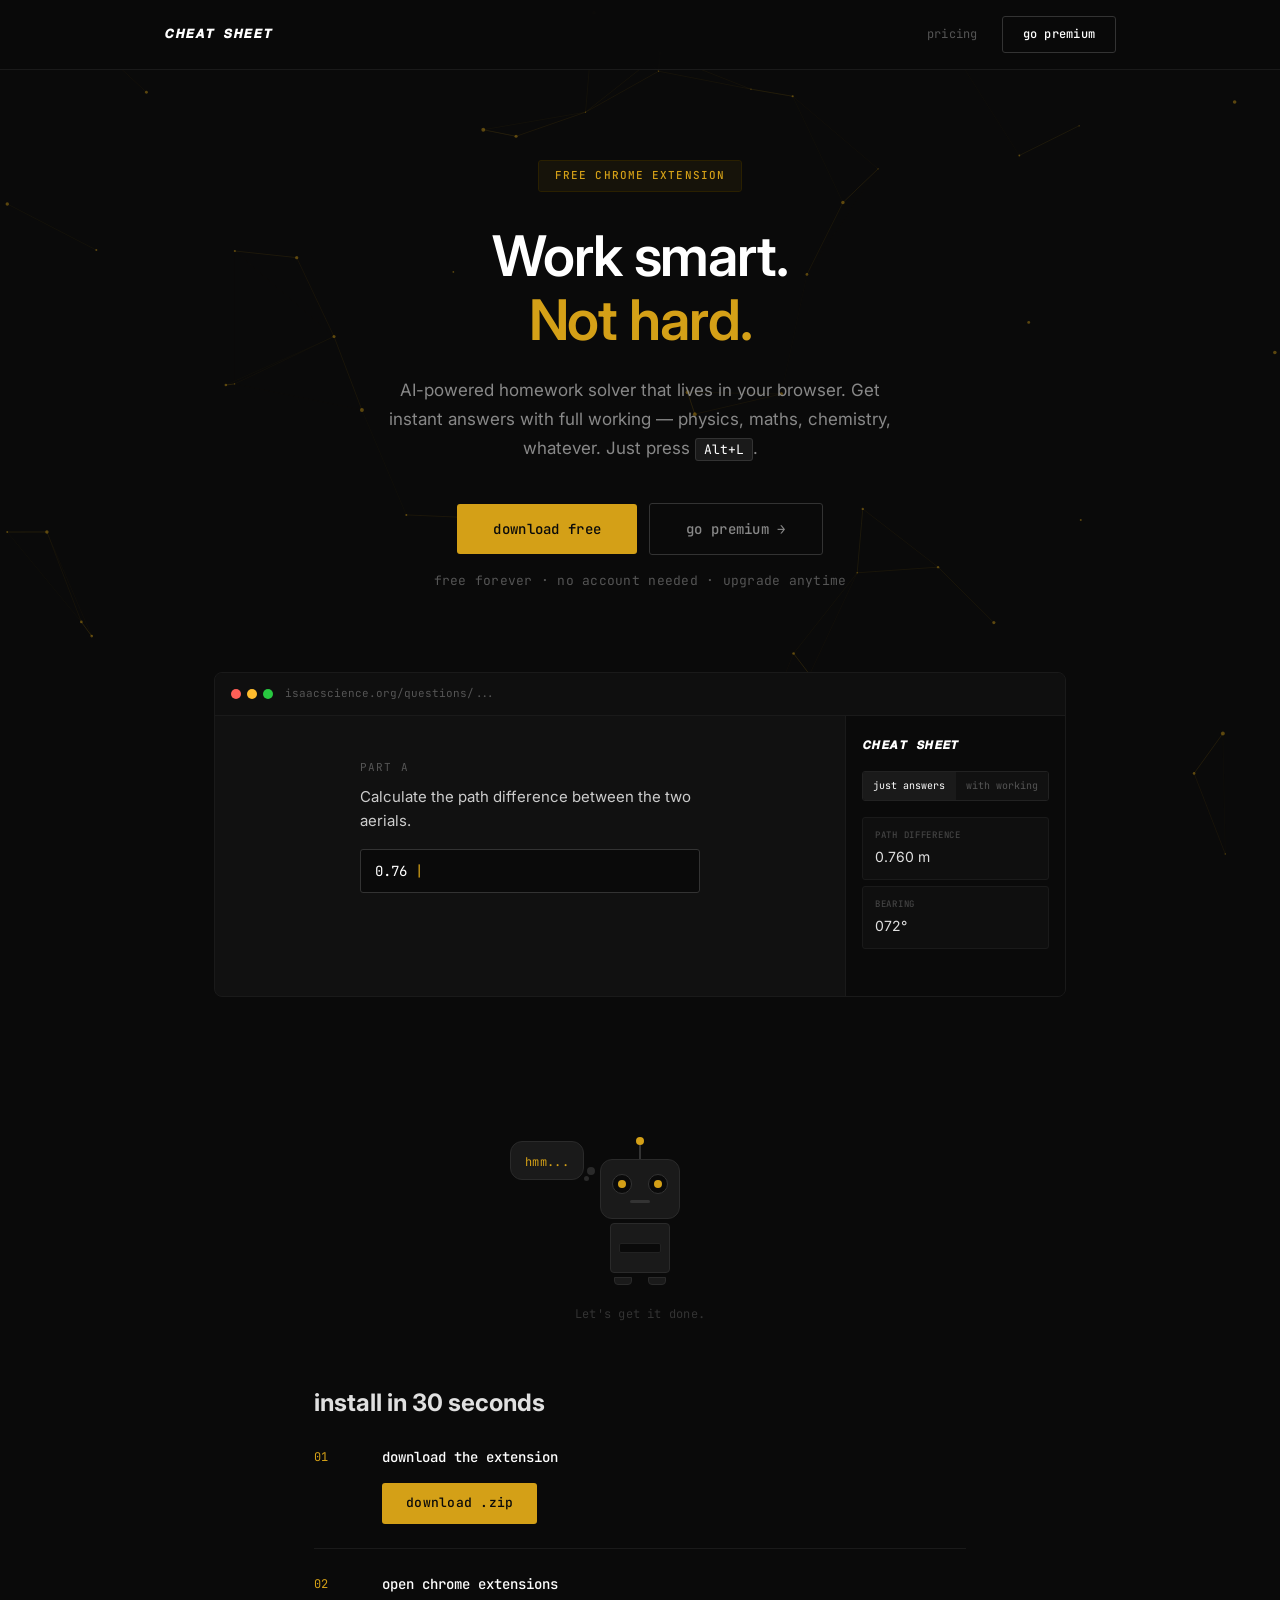
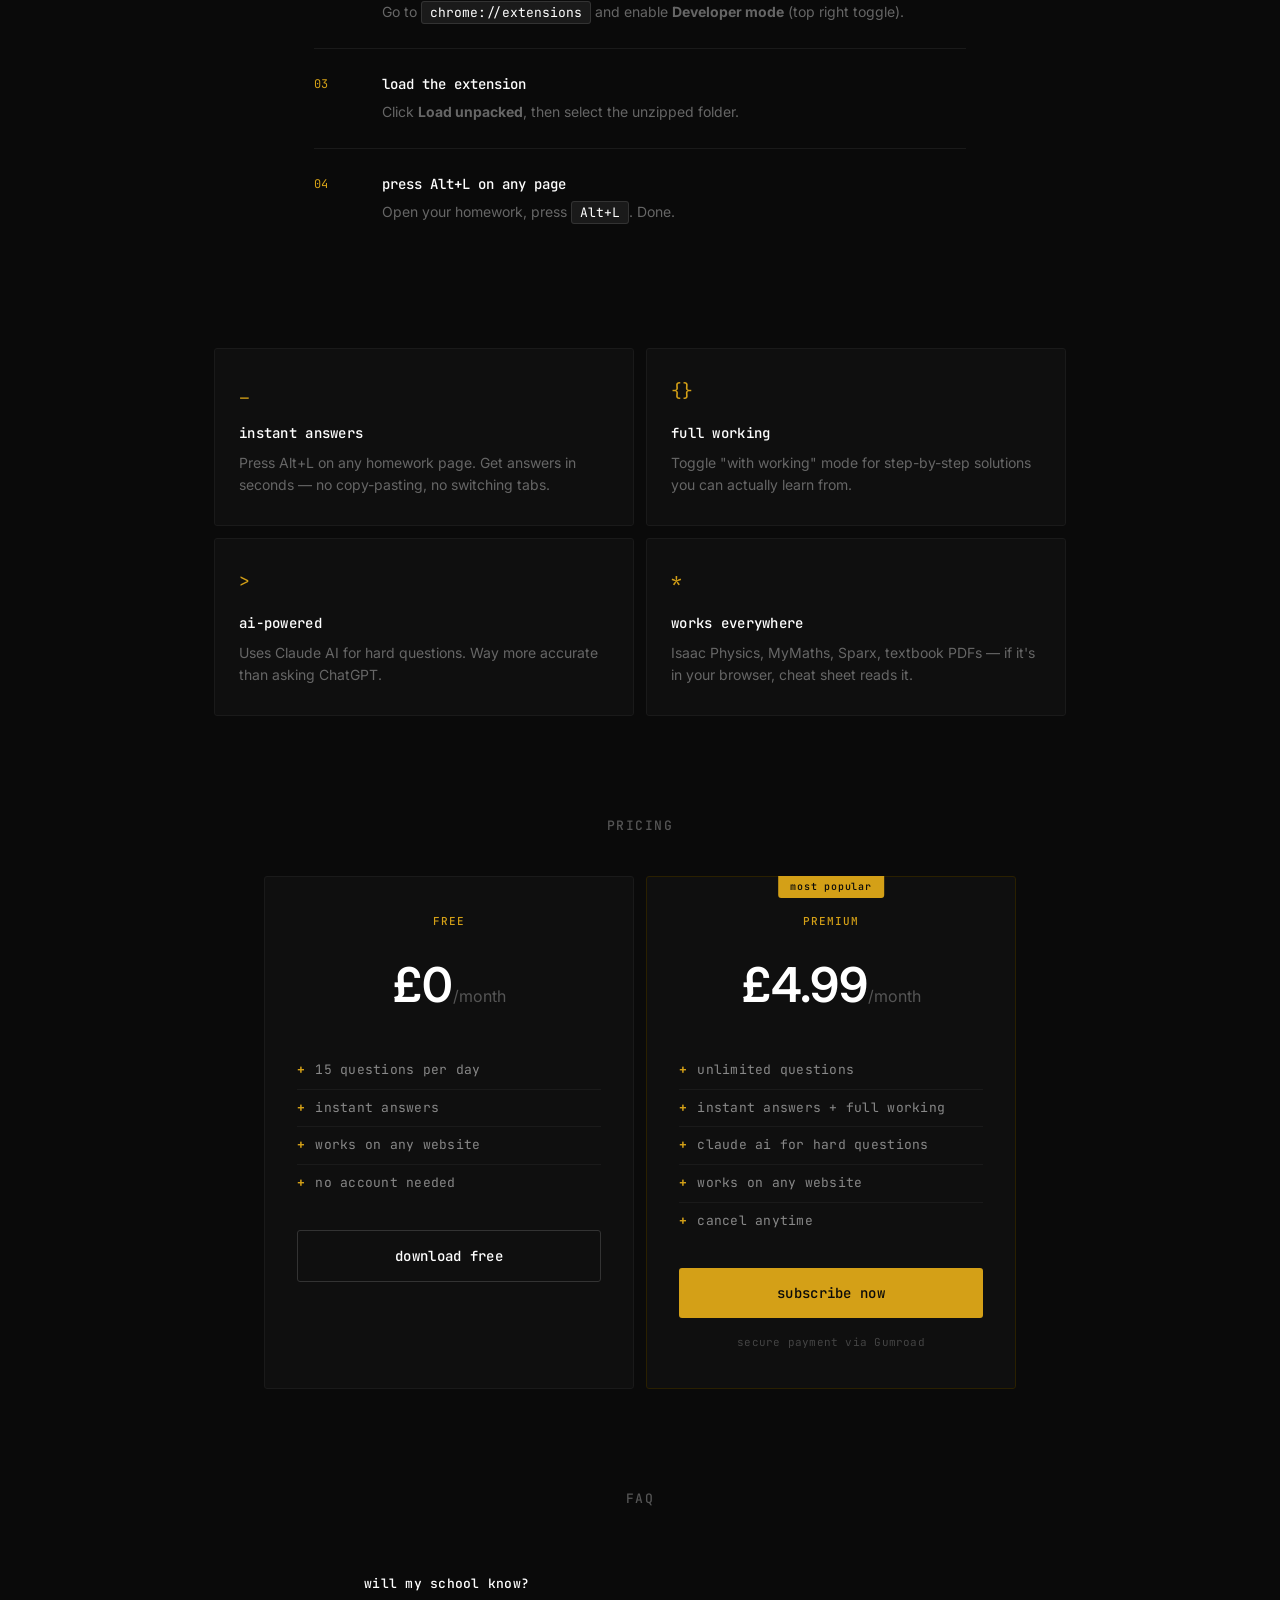
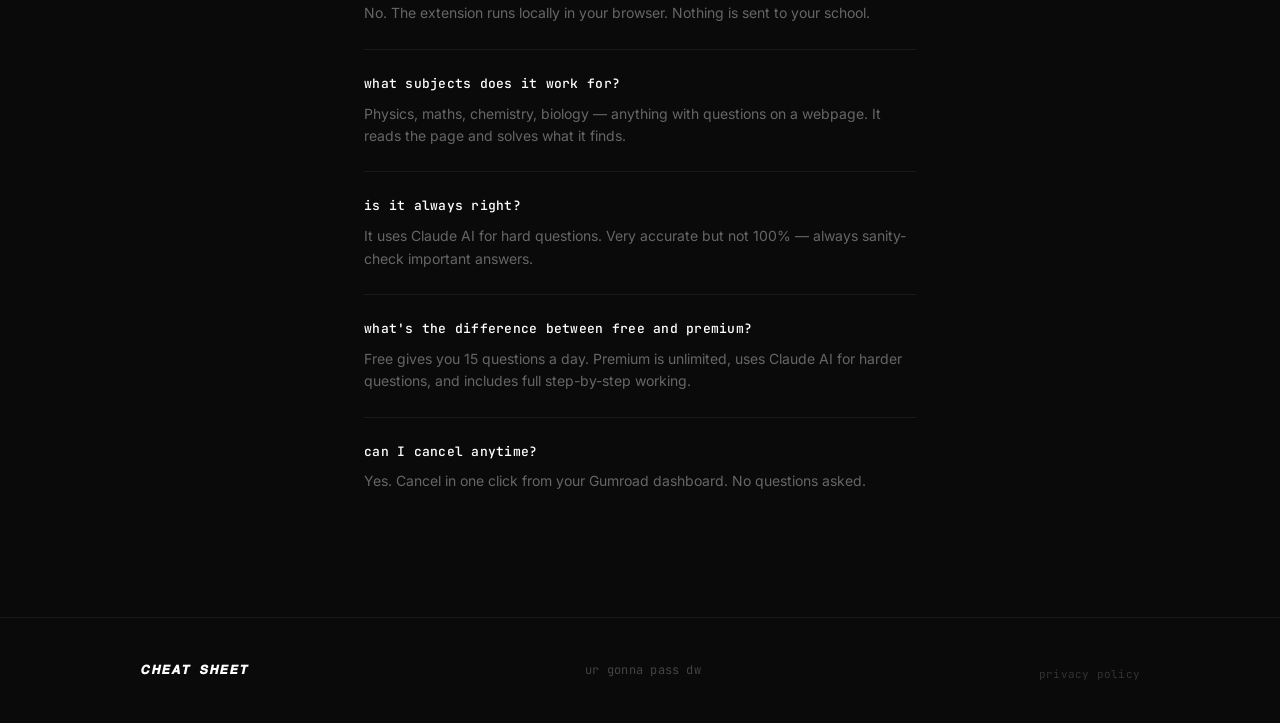
==== commit bde9eca8: "Add privacy policy page and footer link Co-Authored-By: Claude Opus 4.6 <noreply@anthropic.com>" ====
--- a/index.html
+++ b/index.html
@@ -238,6 +238,7 @@
     <div class="footer-inner">
       <span class="logo">𝘾𝙃𝙀𝘼𝙏 𝙎𝙃𝙀𝙀𝙏</span>
       <p class="footer-text">ur gonna pass dw</p>
+      <a href="privacy.html" class="footer-link">privacy policy</a>
     </div>
   </footer>
 
--- a/style.css
+++ b/style.css
@@ -778,6 +778,72 @@
   letter-spacing: 0.02em;
 }
 
+/* ─── Privacy page ─────────────────────────────────────────────────────── */
+.privacy-page {
+  max-width: 700px;
+  margin: 0 auto;
+  padding: 140px 24px 80px;
+}
+
+.privacy-page h1 {
+  font-size: 28px;
+  font-weight: 600;
+  color: #fff;
+  margin-bottom: 8px;
+}
+
+.privacy-updated {
+  font-size: 12px;
+  color: #555;
+  margin-bottom: 40px;
+}
+
+.privacy-section {
+  margin-bottom: 32px;
+}
+
+.privacy-section h2 {
+  font-family: 'JetBrains Mono', monospace;
+  font-size: 13px;
+  font-weight: 500;
+  letter-spacing: 0.08em;
+  text-transform: lowercase;
+  color: #d4a017;
+  margin-bottom: 10px;
+}
+
+.privacy-section p {
+  font-size: 14px;
+  color: #999;
+  line-height: 1.7;
+  margin-bottom: 8px;
+}
+
+.privacy-section ul {
+  list-style: none;
+  padding: 0;
+}
+
+.privacy-section li {
+  font-size: 14px;
+  color: #999;
+  line-height: 1.7;
+  padding-left: 16px;
+  position: relative;
+}
+
+.privacy-section li::before {
+  content: '—';
+  position: absolute;
+  left: 0;
+  color: #333;
+}
+
+.privacy-section a {
+  color: #d4a017;
+  text-decoration: underline;
+}
+
 /* ─── Install ───────────────────────────────────────────────────────────── */
 .install {
   max-width: 700px;
@@ -956,6 +1022,20 @@
   font-size: 12px;
   color: #444;
   letter-spacing: 0.02em;
+}
+
+.footer-link {
+  font-family: 'JetBrains Mono', monospace;
+  font-size: 11px;
+  color: #333;
+  text-decoration: none;
+  letter-spacing: 0.02em;
+  margin-top: 8px;
+  display: inline-block;
+}
+
+.footer-link:hover {
+  color: #d4a017;
 }
 
 /* ─── Responsive ────────────────────────────────────────────────────────── */
